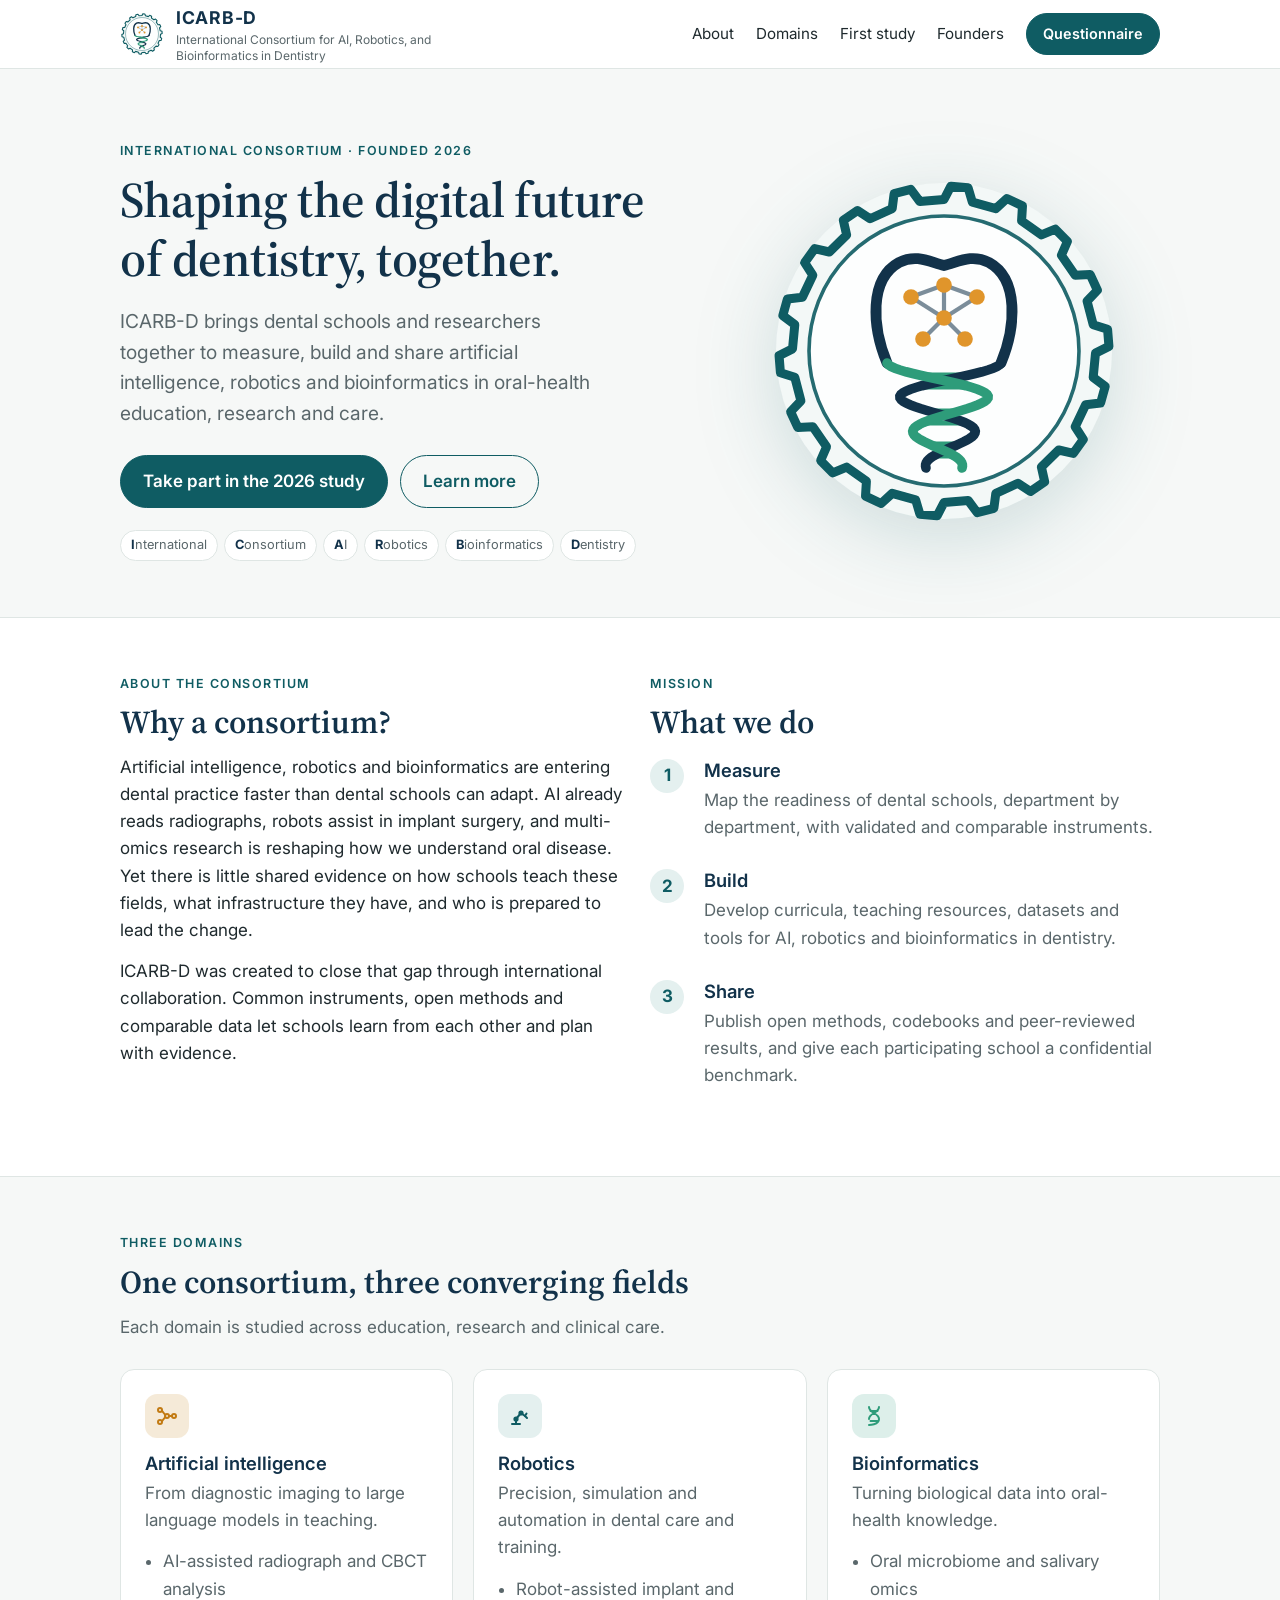
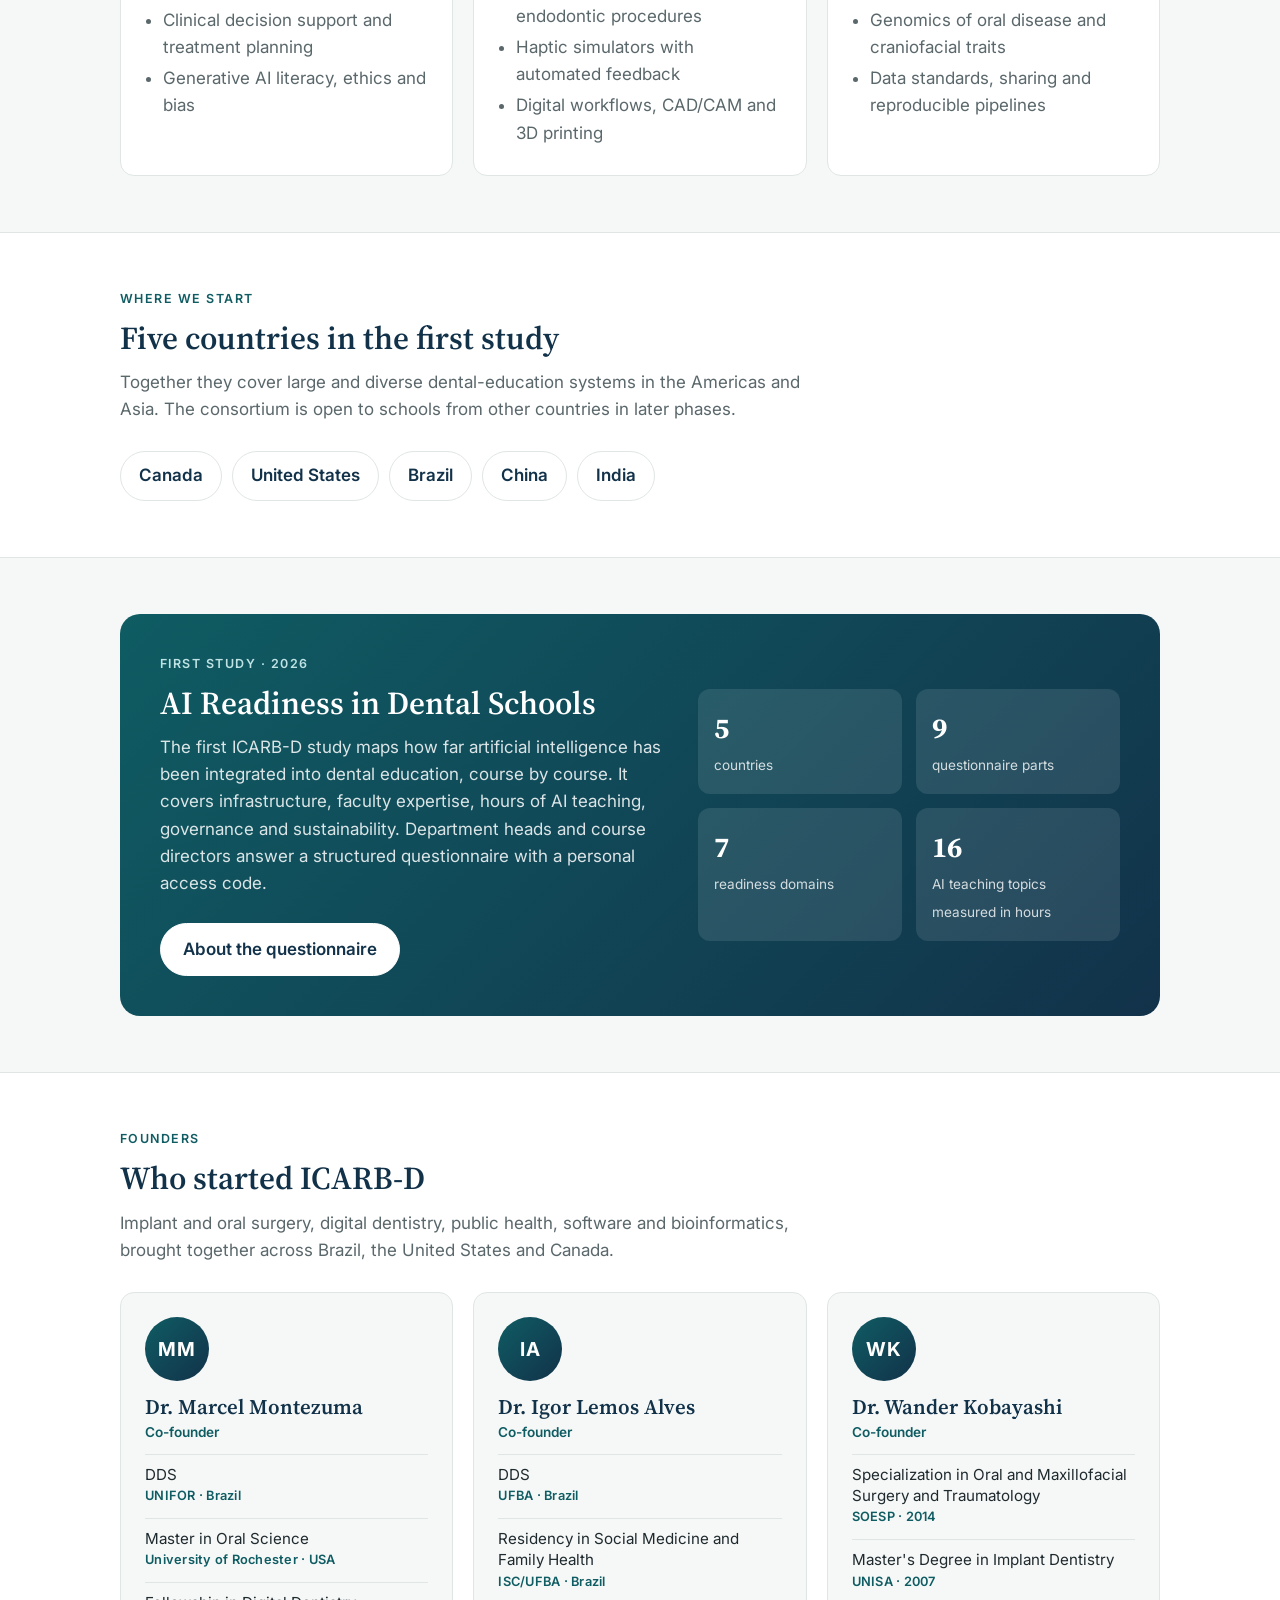
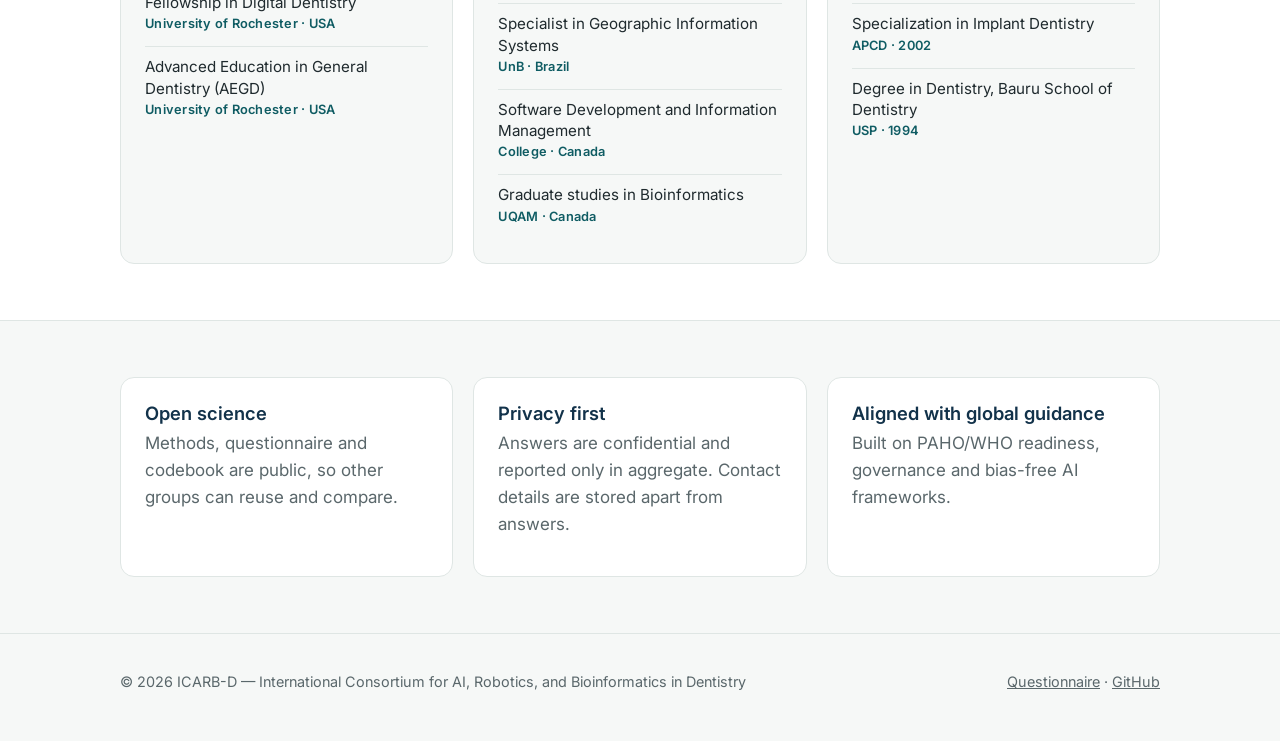
==== index.html @ 9ff97d36 "Add institutions to Dr. Marcel Montezuma's credentials" ====
<!doctype html>
<html lang="en">
<head>
  <meta charset="utf-8" />
  <meta name="viewport" content="width=device-width, initial-scale=1" />
  <title>ICARB-D — International Consortium for AI, Robotics, and Bioinformatics in Dentistry</title>
  <meta name="description" content="ICARB-D connects dental schools to measure, build and share artificial intelligence, robotics and bioinformatics in oral-health education, research and care." />
  <link rel="icon" type="image/svg+xml" href="assets/logo.svg" />
  <link rel="preconnect" href="https://fonts.googleapis.com" />
  <link rel="preconnect" href="https://fonts.gstatic.com" crossorigin />
  <link href="https://fonts.googleapis.com/css2?family=Inter:wght@400;600;700&family=Source+Serif+4:wght@600&display=swap" rel="stylesheet" />
  <link rel="stylesheet" href="assets/styles.css" />
</head>
<body>
  <header class="site-header">
    <nav class="wrap nav" aria-label="Main">
      <a class="brand" href="./">
        <img src="assets/logo.svg" alt="" />
        <span><strong>ICARB-D</strong><small>International Consortium for AI, Robotics, and Bioinformatics in Dentistry</small></span>
      </a>
      <div class="nav-links">
        <a href="#about">About</a>
        <a href="#domains">Domains</a>
        <a href="#study">First study</a>
        <a href="#founders">Founders</a>
        <a class="btn primary" href="form.html">Questionnaire</a>
      </div>
    </nav>
  </header>

  <main>
    <section class="hero">
      <div class="wrap hero-grid">
        <div>
          <div class="eyebrow">International consortium · founded 2026</div>
          <h1>Shaping the digital future of dentistry, together.</h1>
          <p class="lead">ICARB-D brings dental schools and researchers together to measure, build and share artificial intelligence, robotics and bioinformatics in oral-health education, research and care.</p>
          <div class="cta">
            <a class="btn primary" href="form.html">Take part in the 2026 study</a>
            <a class="btn" href="#about">Learn more</a>
          </div>
          <div class="acronym" aria-label="Acronym">
            <span><b>I</b>nternational</span><span><b>C</b>onsortium</span><span><b>A</b>I</span><span><b>R</b>obotics</span><span><b>B</b>ioinformatics</span><span><b>D</b>entistry</span>
          </div>
        </div>
        <img class="hero-logo" src="assets/logo.svg" alt="ICARB-D logo: a tooth with neural-network nodes in the crown and DNA-helix roots, inside a robotic gear" />
      </div>
    </section>

    <section id="about" class="alt">
      <div class="wrap grid-2">
        <div>
          <div class="eyebrow">About the consortium</div>
          <h2>Why a consortium?</h2>
          <p>Artificial intelligence, robotics and bioinformatics are entering dental practice faster than dental schools can adapt. AI already reads radiographs, robots assist in implant surgery, and multi-omics research is reshaping how we understand oral disease. Yet there is little shared evidence on how schools teach these fields, what infrastructure they have, and who is prepared to lead the change.</p>
          <p>ICARB-D was created to close that gap through international collaboration. Common instruments, open methods and comparable data let schools learn from each other and plan with evidence.</p>
        </div>
        <div>
          <div class="eyebrow">Mission</div>
          <h2>What we do</h2>
          <ol class="steps">
            <li><div><h3>Measure</h3><p class="muted">Map the readiness of dental schools, department by department, with validated and comparable instruments.</p></div></li>
            <li><div><h3>Build</h3><p class="muted">Develop curricula, teaching resources, datasets and tools for AI, robotics and bioinformatics in dentistry.</p></div></li>
            <li><div><h3>Share</h3><p class="muted">Publish open methods, codebooks and peer-reviewed results, and give each participating school a confidential benchmark.</p></div></li>
          </ol>
        </div>
      </div>
    </section>

    <section id="domains">
      <div class="wrap">
        <div class="section-head">
          <div class="eyebrow">Three domains</div>
          <h2>One consortium, three converging fields</h2>
          <p class="muted">Each domain is studied across education, research and clinical care.</p>
        </div>
        <div class="grid-3">
          <article class="card">
            <div class="icon ai" aria-hidden="true"><svg viewBox="0 0 24 24" fill="none" stroke="currentColor" stroke-width="2" stroke-linecap="round"><circle cx="5" cy="6" r="2"/><circle cx="5" cy="18" r="2"/><circle cx="19" cy="12" r="2"/><circle cx="12" cy="12" r="2"/><path d="M7 6.8 10.3 11M7 17.2 10.3 13M14 12h3"/></svg></div>
            <h3>Artificial intelligence</h3>
            <p class="muted">From diagnostic imaging to large language models in teaching.</p>
            <ul>
              <li>AI-assisted radiograph and CBCT analysis</li>
              <li>Clinical decision support and treatment planning</li>
              <li>Generative AI literacy, ethics and bias</li>
            </ul>
          </article>
          <article class="card">
            <div class="icon rob" aria-hidden="true"><svg viewBox="0 0 24 24" fill="none" stroke="currentColor" stroke-width="2" stroke-linecap="round" stroke-linejoin="round"><path d="M4 20h8M8 20v-5l5-6 4 3"/><circle cx="8" cy="15" r="1.6"/><circle cx="13" cy="9" r="1.6"/><path d="M17 12l2 2M17 12l1.5-2.5"/></svg></div>
            <h3>Robotics</h3>
            <p class="muted">Precision, simulation and automation in dental care and training.</p>
            <ul>
              <li>Robot-assisted implant and endodontic procedures</li>
              <li>Haptic simulators with automated feedback</li>
              <li>Digital workflows, CAD/CAM and 3D printing</li>
            </ul>
          </article>
          <article class="card">
            <div class="icon bio" aria-hidden="true"><svg viewBox="0 0 24 24" fill="none" stroke="currentColor" stroke-width="2" stroke-linecap="round"><path d="M7 3c0 6 10 6 10 12s-10 6-10 6M17 3c0 6-10 6-10 12"/><path d="M8.5 7h7M8.5 17h7"/></svg></div>
            <h3>Bioinformatics</h3>
            <p class="muted">Turning biological data into oral-health knowledge.</p>
            <ul>
              <li>Oral microbiome and salivary omics</li>
              <li>Genomics of oral disease and craniofacial traits</li>
              <li>Data standards, sharing and reproducible pipelines</li>
            </ul>
          </article>
        </div>
      </div>
    </section>

    <section class="alt">
      <div class="wrap">
        <div class="section-head">
          <div class="eyebrow">Where we start</div>
          <h2>Five countries in the first study</h2>
          <p class="muted">Together they cover large and diverse dental-education systems in the Americas and Asia. The consortium is open to schools from other countries in later phases.</p>
        </div>
        <div class="countries">
          <span class="country">Canada</span><span class="country">United States</span><span class="country">Brazil</span><span class="country">China</span><span class="country">India</span>
        </div>
      </div>
    </section>

    <section id="study">
      <div class="wrap">
        <div class="feature">
          <div>
            <div class="eyebrow" style="color:#bfe3e5">First study · 2026</div>
            <h2>AI Readiness in Dental Schools</h2>
            <p>The first ICARB-D study maps how far artificial intelligence has been integrated into dental education, course by course. It covers infrastructure, faculty expertise, hours of AI teaching, governance and sustainability. Department heads and course directors answer a structured questionnaire with a personal access code.</p>
            <div class="cta">
              <a class="btn primary" href="form.html">About the questionnaire</a>
            </div>
          </div>
          <div class="stats">
            <div class="stat"><b>5</b><span>countries</span></div>
            <div class="stat"><b>9</b><span>questionnaire parts</span></div>
            <div class="stat"><b>7</b><span>readiness domains</span></div>
            <div class="stat"><b>16</b><span>AI teaching topics measured in hours</span></div>
          </div>
        </div>
      </div>
    </section>

    <section id="founders" class="alt">
      <div class="wrap">
        <div class="section-head">
          <div class="eyebrow">Founders</div>
          <h2>Who started ICARB-D</h2>
          <p class="muted">Implant and oral surgery, digital dentistry, public health, software and bioinformatics, brought together across Brazil, the United States and Canada.</p>
        </div>
        <div class="founders-grid">
          <article class="card founder">
            <div class="avatar" aria-hidden="true">MM</div>
            <div>
              <h3>Dr. Marcel Montezuma</h3>
              <p class="role">Co-founder</p>
              <ul class="credentials">
                <li><span>DDS</span><span class="where">UNIFOR · Brazil</span></li>
                <li><span>Master in Oral Science</span><span class="where">University of Rochester · USA</span></li>
                <li><span>Fellowship in Digital Dentistry</span><span class="where">University of Rochester · USA</span></li>
                <li><span>Advanced Education in General Dentistry (AEGD)</span><span class="where">University of Rochester · USA</span></li>
              </ul>
            </div>
          </article>
          <article class="card founder">
            <div class="avatar" aria-hidden="true">IA</div>
            <div>
              <h3>Dr. Igor Lemos Alves</h3>
              <p class="role">Co-founder</p>
              <ul class="credentials">
                <li><span>DDS</span><span class="where">UFBA · Brazil</span></li>
                <li><span>Residency in Social Medicine and Family Health</span><span class="where">ISC/UFBA · Brazil</span></li>
                <li><span>Specialist in Geographic Information Systems</span><span class="where">UnB · Brazil</span></li>
                <li><span>Software Development and Information Management</span><span class="where">College · Canada</span></li>
                <li><span>Graduate studies in Bioinformatics</span><span class="where">UQAM · Canada</span></li>
              </ul>
            </div>
          </article>
          <article class="card founder">
            <div class="avatar" aria-hidden="true">WK</div>
            <div>
              <h3>Dr. Wander Kobayashi</h3>
              <p class="role">Co-founder</p>
              <ul class="credentials">
                <li><span>Specialization in Oral and Maxillofacial Surgery and Traumatology</span><span class="where">SOESP · 2014</span></li>
                <li><span>Master's Degree in Implant Dentistry</span><span class="where">UNISA · 2007</span></li>
                <li><span>Specialization in Implant Dentistry</span><span class="where">APCD · 2002</span></li>
                <li><span>Degree in Dentistry, Bauru School of Dentistry</span><span class="where">USP · 1994</span></li>
              </ul>
            </div>
          </article>
        </div>
      </div>
    </section>

    <section>
      <div class="wrap grid-3">
        <div class="card"><h3>Open science</h3><p class="muted">Methods, questionnaire and codebook are public, so other groups can reuse and compare.</p></div>
        <div class="card"><h3>Privacy first</h3><p class="muted">Answers are confidential and reported only in aggregate. Contact details are stored apart from answers.</p></div>
        <div class="card"><h3>Aligned with global guidance</h3><p class="muted">Built on PAHO/WHO readiness, governance and bias-free AI frameworks.</p></div>
      </div>
    </section>
  </main>

  <footer>
    <div class="wrap footer-grid">
      <div>© 2026 ICARB-D — International Consortium for AI, Robotics, and Bioinformatics in Dentistry</div>
      <div><a href="form.html">Questionnaire</a> · <a href="https://github.com/igoralves1/ICARB-D">GitHub</a></div>
    </div>
  </footer>
</body>
</html>
---- assets/styles.css ----
:root {
  --bg: #f6f8f7;
  --surface: #ffffff;
  --ink: #12324a;
  --text: #1f2a2e;
  --muted: #5a676b;
  --border: #dfe6e4;
  --teal: #0f5c63;
  --teal-soft: #e4f0ef;
  --green: #2e9c7a;
  --amber: #c27a12;
  --radius: 14px;
  color-scheme: light;
}
@media (prefers-color-scheme: dark) {
  :root {
    --bg: #0f1517;
    --surface: #172024;
    --ink: #e3eef0;
    --text: #dfe7e9;
    --muted: #9fb0b4;
    --border: #2a383c;
    --teal: #5fb7bd;
    --teal-soft: #19302f;
    --green: #6fcfa9;
    --amber: #e8a94e;
    color-scheme: dark;
  }
}

* { box-sizing: border-box; }
html { scroll-behavior: smooth; }
body {
  margin: 0;
  background: var(--bg);
  color: var(--text);
  font: 17px/1.6 "Inter", system-ui, -apple-system, "Segoe UI", Roboto, sans-serif;
}
h1, h2, h3 { color: var(--ink); line-height: 1.2; font-family: "Source Serif 4", Georgia, serif; font-weight: 600; }
h1 { font-size: clamp(2rem, 4.5vw, 3.1rem); margin: 0 0 16px; letter-spacing: -.01em; }
h2 { font-size: clamp(1.5rem, 3vw, 2rem); margin: 0 0 12px; }
h3 { font-size: 1.15rem; margin: 0 0 6px; font-family: inherit; }
a { color: var(--teal); }
p { margin: 0 0 14px; }
.wrap { max-width: 1080px; margin: 0 auto; padding: 0 20px; }
.muted { color: var(--muted); }
.eyebrow { font-size: .78rem; font-weight: 600; letter-spacing: .12em; text-transform: uppercase; color: var(--teal); margin-bottom: 10px; }

/* header */
.site-header { background: var(--surface); border-bottom: 1px solid var(--border); position: sticky; top: 0; z-index: 10; }
.nav { display: flex; align-items: center; justify-content: space-between; min-height: 68px; gap: 16px; }
.brand { display: flex; align-items: center; gap: 12px; text-decoration: none; color: var(--ink); }
.brand img { width: 44px; height: 44px; }
.brand strong { display: block; font-size: 1.1rem; letter-spacing: .04em; }
.brand small { display: block; color: var(--muted); font-size: .75rem; line-height: 1.3; max-width: 260px; }
.nav-links { display: flex; gap: 22px; align-items: center; }
.nav-links a { color: var(--text); text-decoration: none; font-size: .95rem; }
.nav-links a:hover { color: var(--teal); }

.btn { display: inline-flex; align-items: center; gap: 8px; padding: 12px 22px; border-radius: 999px; font-weight: 600; text-decoration: none; border: 1.5px solid var(--teal); color: var(--teal); background: transparent; cursor: pointer; font: inherit; font-weight: 600; }
.btn.primary { background: var(--teal); color: var(--surface); }
.btn:hover { filter: brightness(1.08); }
.nav .btn { padding: 8px 16px; font-size: .9rem; }

/* hero */
.hero { padding: 72px 0 56px; }
.hero-grid { display: grid; grid-template-columns: 1.3fr 1fr; gap: 48px; align-items: center; }
.hero .lead { font-size: 1.2rem; color: var(--muted); max-width: 40ch; }
.hero-logo { width: 100%; max-width: 360px; justify-self: center; filter: drop-shadow(0 18px 40px rgba(15, 92, 99, .18)); }
.cta { display: flex; gap: 12px; flex-wrap: wrap; margin-top: 26px; }
.acronym { display: flex; gap: 6px; flex-wrap: wrap; margin-top: 22px; }
.acronym span { font-size: .8rem; color: var(--muted); border: 1px solid var(--border); border-radius: 999px; padding: 4px 10px; background: var(--surface); }
.acronym b { color: var(--ink); }

section { padding: 56px 0; scroll-margin-top: 68px; }
section.alt { background: var(--surface); border-top: 1px solid var(--border); border-bottom: 1px solid var(--border); }
.section-head { max-width: 720px; margin-bottom: 28px; }

/* cards */
.grid-3 { display: grid; grid-template-columns: repeat(3, 1fr); gap: 20px; }
.grid-2 { display: grid; grid-template-columns: repeat(2, 1fr); gap: 20px; }
.card { background: var(--surface); border: 1px solid var(--border); border-radius: var(--radius); padding: 24px; }
section.alt .card { background: var(--bg); }
.card .icon { width: 44px; height: 44px; border-radius: 12px; display: grid; place-items: center; margin-bottom: 14px; }
.card .icon svg { width: 24px; height: 24px; }
.icon.ai { background: color-mix(in srgb, var(--amber) 16%, transparent); color: var(--amber); }
.icon.rob { background: var(--teal-soft); color: var(--teal); }
.icon.bio { background: color-mix(in srgb, var(--green) 16%, transparent); color: var(--green); }
.card ul { padding-left: 18px; margin: 8px 0 0; color: var(--muted); }
.card li { margin-bottom: 4px; }

/* countries */
.countries { display: flex; flex-wrap: wrap; gap: 10px; }
.country { padding: 10px 18px; border-radius: 999px; background: var(--surface); border: 1px solid var(--border); font-weight: 600; color: var(--ink); }

/* project feature */
.feature { display: grid; grid-template-columns: 1.2fr 1fr; gap: 32px; align-items: center; background: linear-gradient(135deg, var(--teal) 0%, #12324a 100%); color: #fff; border-radius: 20px; padding: 40px; }
.feature h2, .feature h3 { color: #fff; }
.feature p { color: rgba(255, 255, 255, .85); }
.feature .btn.primary { background: #fff; color: #12324a; border-color: #fff; }
.feature .btn { color: #fff; border-color: rgba(255, 255, 255, .6); }
.stats { display: grid; grid-template-columns: repeat(2, 1fr); gap: 14px; }
.stat { background: rgba(255, 255, 255, .1); border-radius: 12px; padding: 16px; }
.stat b { display: block; font-size: 1.8rem; font-family: "Source Serif 4", Georgia, serif; }
.stat span { font-size: .85rem; color: rgba(255, 255, 255, .8); }

/* steps and lists */
.steps { counter-reset: s; display: grid; gap: 14px; padding: 0; list-style: none; }
.steps li { counter-increment: s; display: grid; grid-template-columns: 40px 1fr; gap: 14px; align-items: start; }
.steps li::before { content: counter(s); width: 34px; height: 34px; border-radius: 50%; background: var(--teal-soft); color: var(--teal); display: grid; place-items: center; font-weight: 700; }
.result { border-left: 4px solid var(--teal); }
.result:nth-child(3n+2) { border-left-color: var(--green); }
.result:nth-child(3n+3) { border-left-color: var(--amber); }
.domains { display: flex; flex-wrap: wrap; gap: 8px; }
.domains span { background: var(--teal-soft); color: var(--ink); border-radius: 8px; padding: 6px 12px; font-size: .9rem; }

/* access box */
.access { max-width: 560px; margin: 0 auto; text-align: center; }
.code-row { display: flex; gap: 10px; justify-content: center; flex-wrap: wrap; margin: 18px 0 8px; }
.code-row input { font: 600 1.5rem ui-monospace, Menlo, monospace; letter-spacing: .14em; text-align: center; width: 210px; padding: 10px; border-radius: 12px; border: 2px solid var(--border); background: var(--surface); color: var(--text); text-transform: uppercase; }
.code-row input:focus { outline: 2px solid var(--teal); outline-offset: 2px; }
.error { color: #b42318; min-height: 1.5em; }

footer { padding: 36px 0 48px; color: var(--muted); font-size: .9rem; border-top: 1px solid var(--border); }
.footer-grid { display: flex; justify-content: space-between; gap: 20px; flex-wrap: wrap; }
footer a { color: var(--muted); }

@media (max-width: 860px) {
  .hero { padding: 40px 0; }
  .hero-grid, .feature, .grid-2 { grid-template-columns: 1fr; }
  .hero-logo { max-width: 220px; order: -1; }
  .grid-3 { grid-template-columns: 1fr; }
  .nav-links a:not(.btn) { display: none; }
  .brand small { display: none; }
  .feature { padding: 26px; }
}

/* founders */
.founders-grid { display: grid; grid-template-columns: repeat(auto-fit, minmax(290px, 1fr)); gap: 20px; }
.founder { display: flex; flex-direction: column; gap: 14px; }
.avatar { flex: none; width: 64px; height: 64px; border-radius: 50%; display: grid; place-items: center; font-weight: 700; font-size: 1.2rem; letter-spacing: .04em; color: #fff; background: linear-gradient(135deg, var(--teal), #12324a); }
.founder h3 { font-family: "Source Serif 4", Georgia, serif; font-size: 1.3rem; margin-bottom: 2px; }
.founder .role { color: var(--teal); font-size: .85rem; font-weight: 600; margin-bottom: 10px; }
.card .credentials { list-style: none; padding: 0; margin: 0; }
.credentials li { display: flex; flex-direction: column; gap: 2px; padding: 9px 0; border-top: 1px solid var(--border); color: var(--text); font-size: .95rem; line-height: 1.4; }
.credentials .where { font-size: .8rem; font-weight: 600; letter-spacing: .02em; color: var(--teal); }
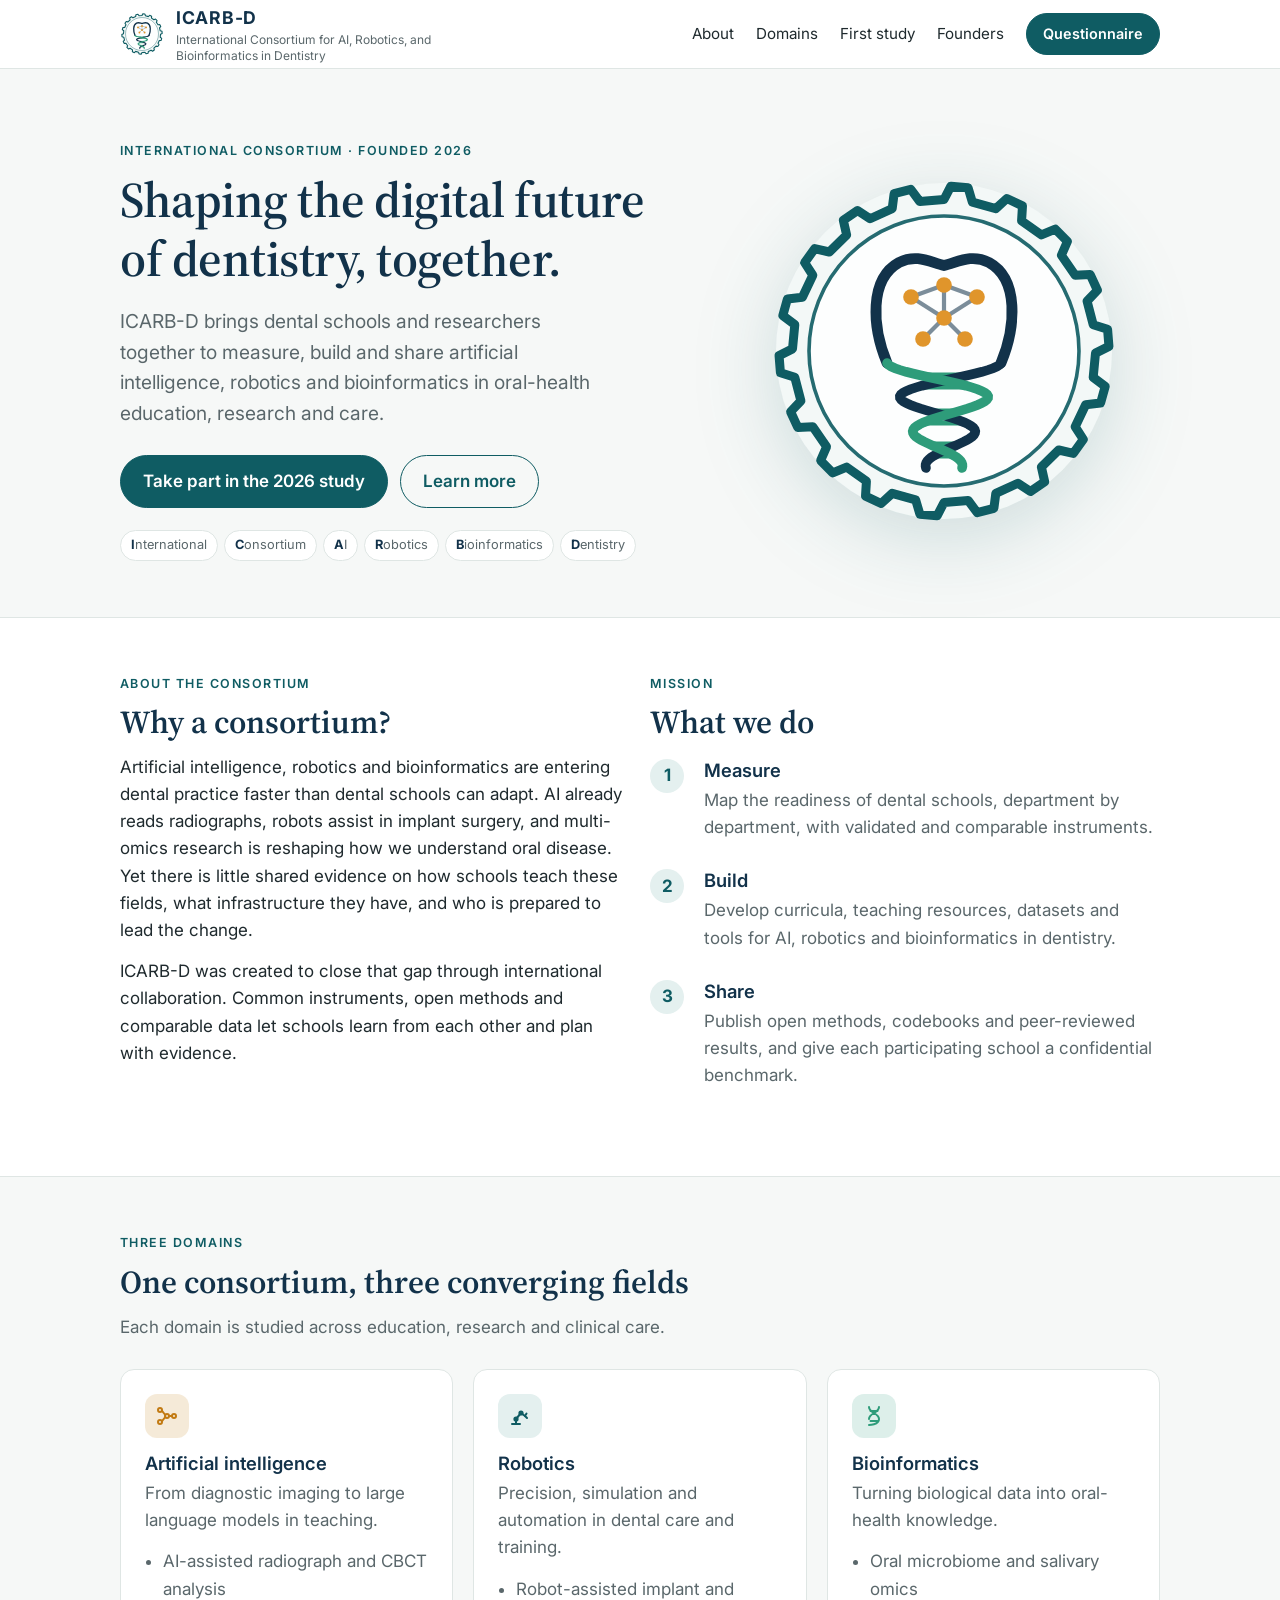
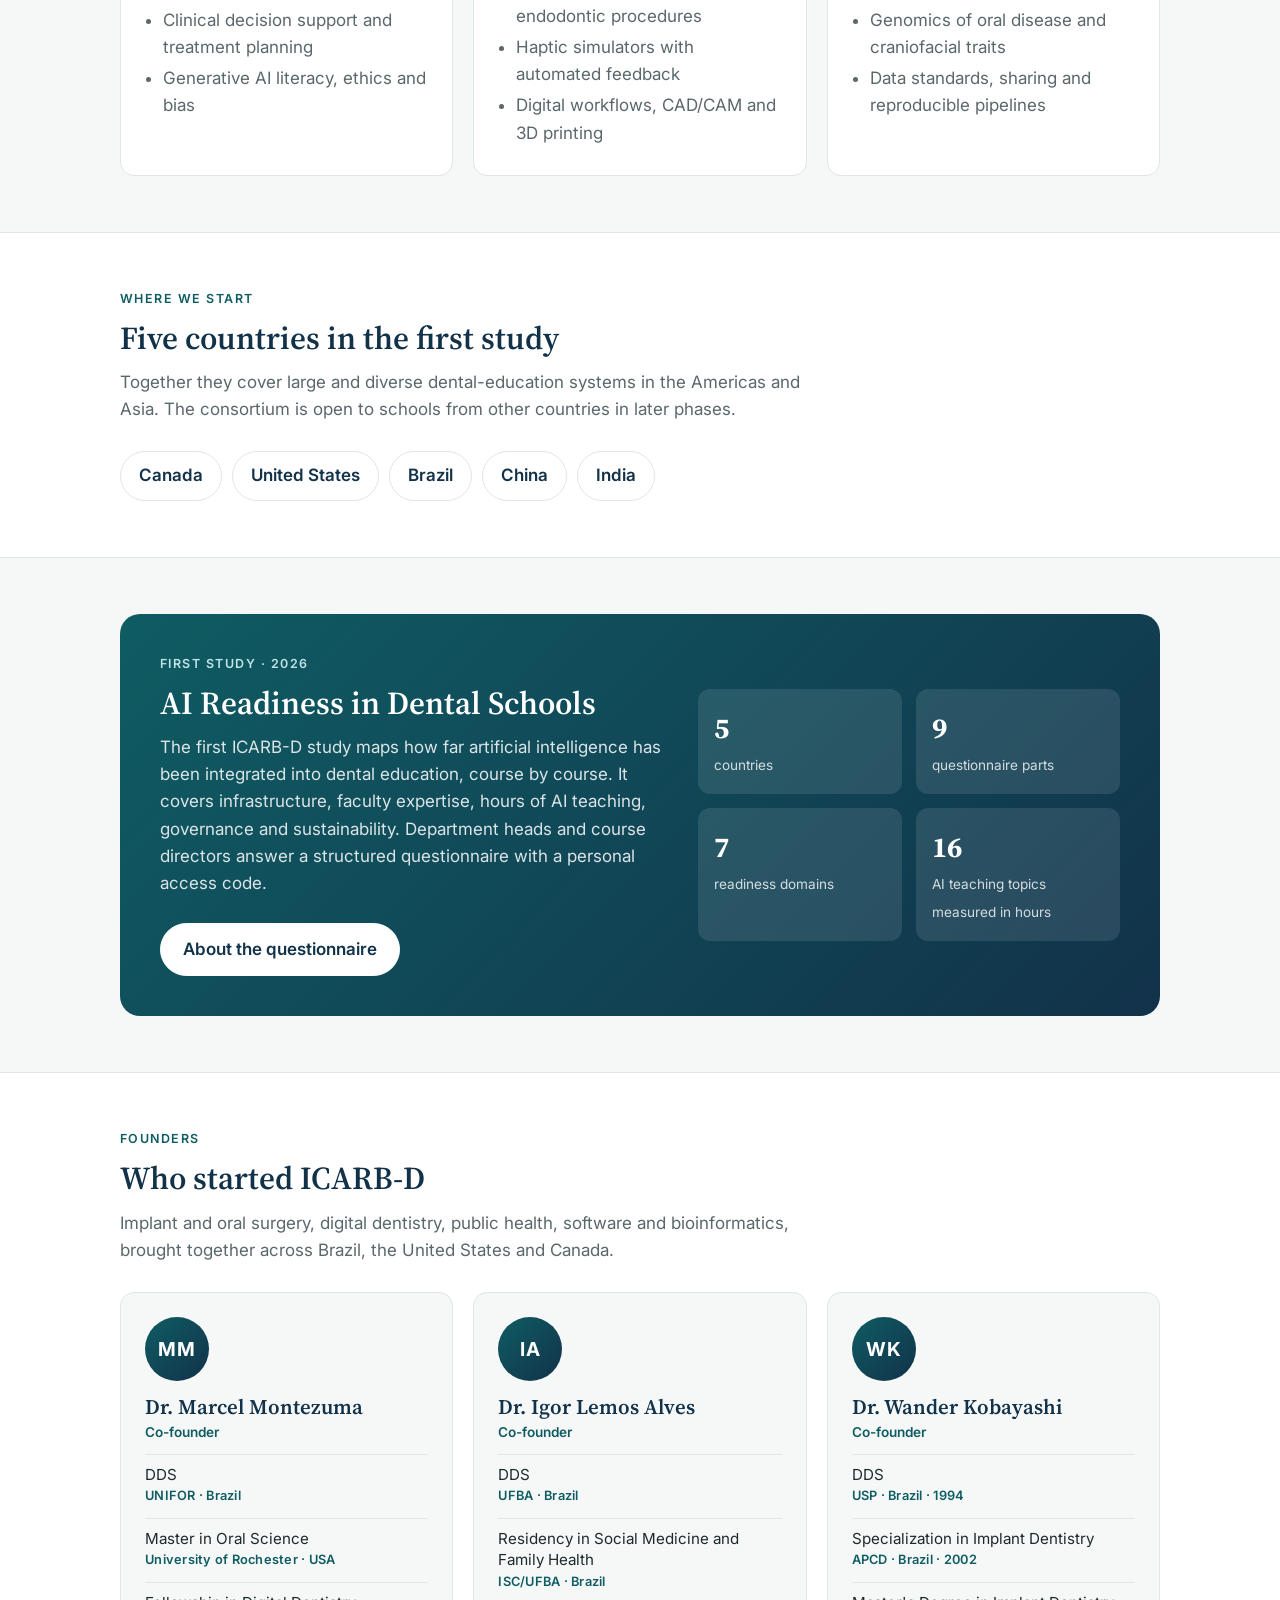
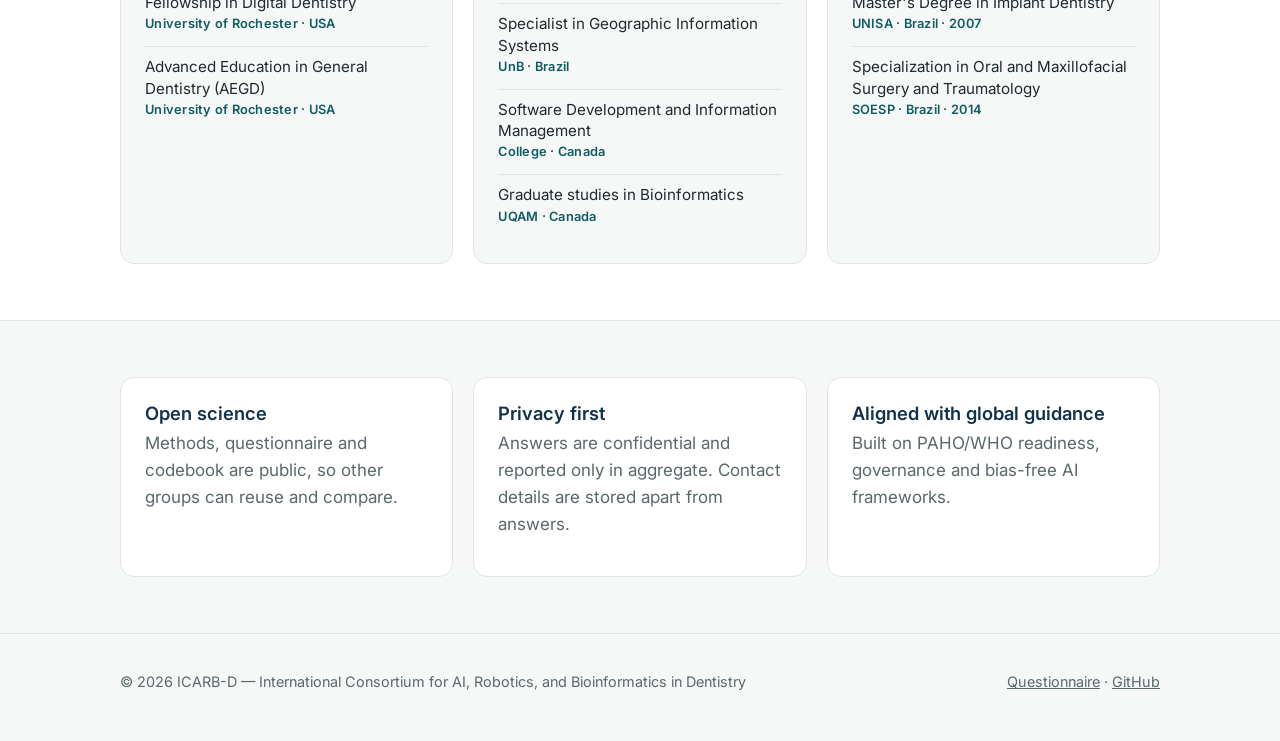
==== commit 806e422c: "Update Dr. Wander Kobayashi's credentials" ====
--- a/index.html
+++ b/index.html
@@ -184,10 +184,10 @@
               <h3>Dr. Wander Kobayashi</h3>
               <p class="role">Co-founder</p>
               <ul class="credentials">
-                <li><span>Specialization in Oral and Maxillofacial Surgery and Traumatology</span><span class="where">SOESP · 2014</span></li>
-                <li><span>Master's Degree in Implant Dentistry</span><span class="where">UNISA · 2007</span></li>
-                <li><span>Specialization in Implant Dentistry</span><span class="where">APCD · 2002</span></li>
-                <li><span>Degree in Dentistry, Bauru School of Dentistry</span><span class="where">USP · 1994</span></li>
+                <li><span>DDS</span><span class="where">USP · Brazil · 1994</span></li>
+                <li><span>Specialization in Implant Dentistry</span><span class="where">APCD · Brazil · 2002</span></li>
+                <li><span>Master's Degree in Implant Dentistry</span><span class="where">UNISA · Brazil · 2007</span></li>
+                <li><span>Specialization in Oral and Maxillofacial Surgery and Traumatology</span><span class="where">SOESP · Brazil · 2014</span></li>
               </ul>
             </div>
           </article>
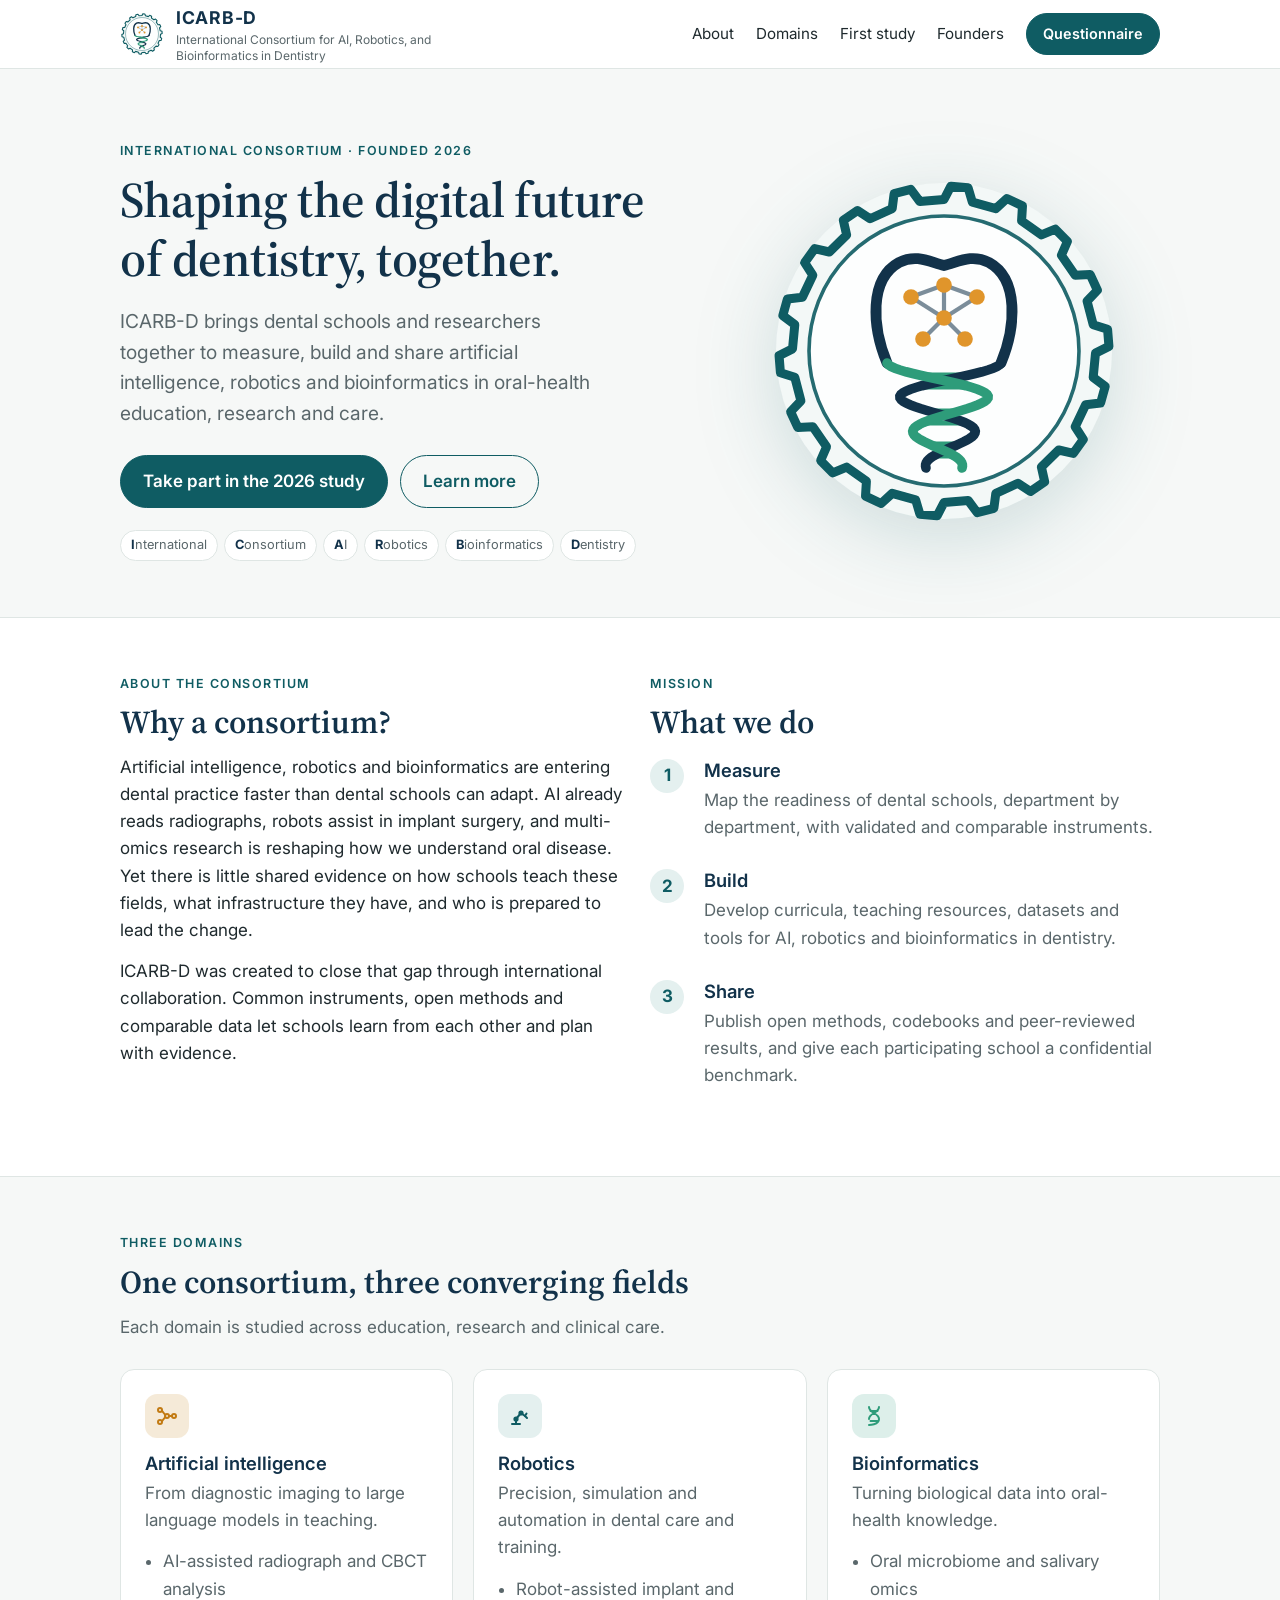
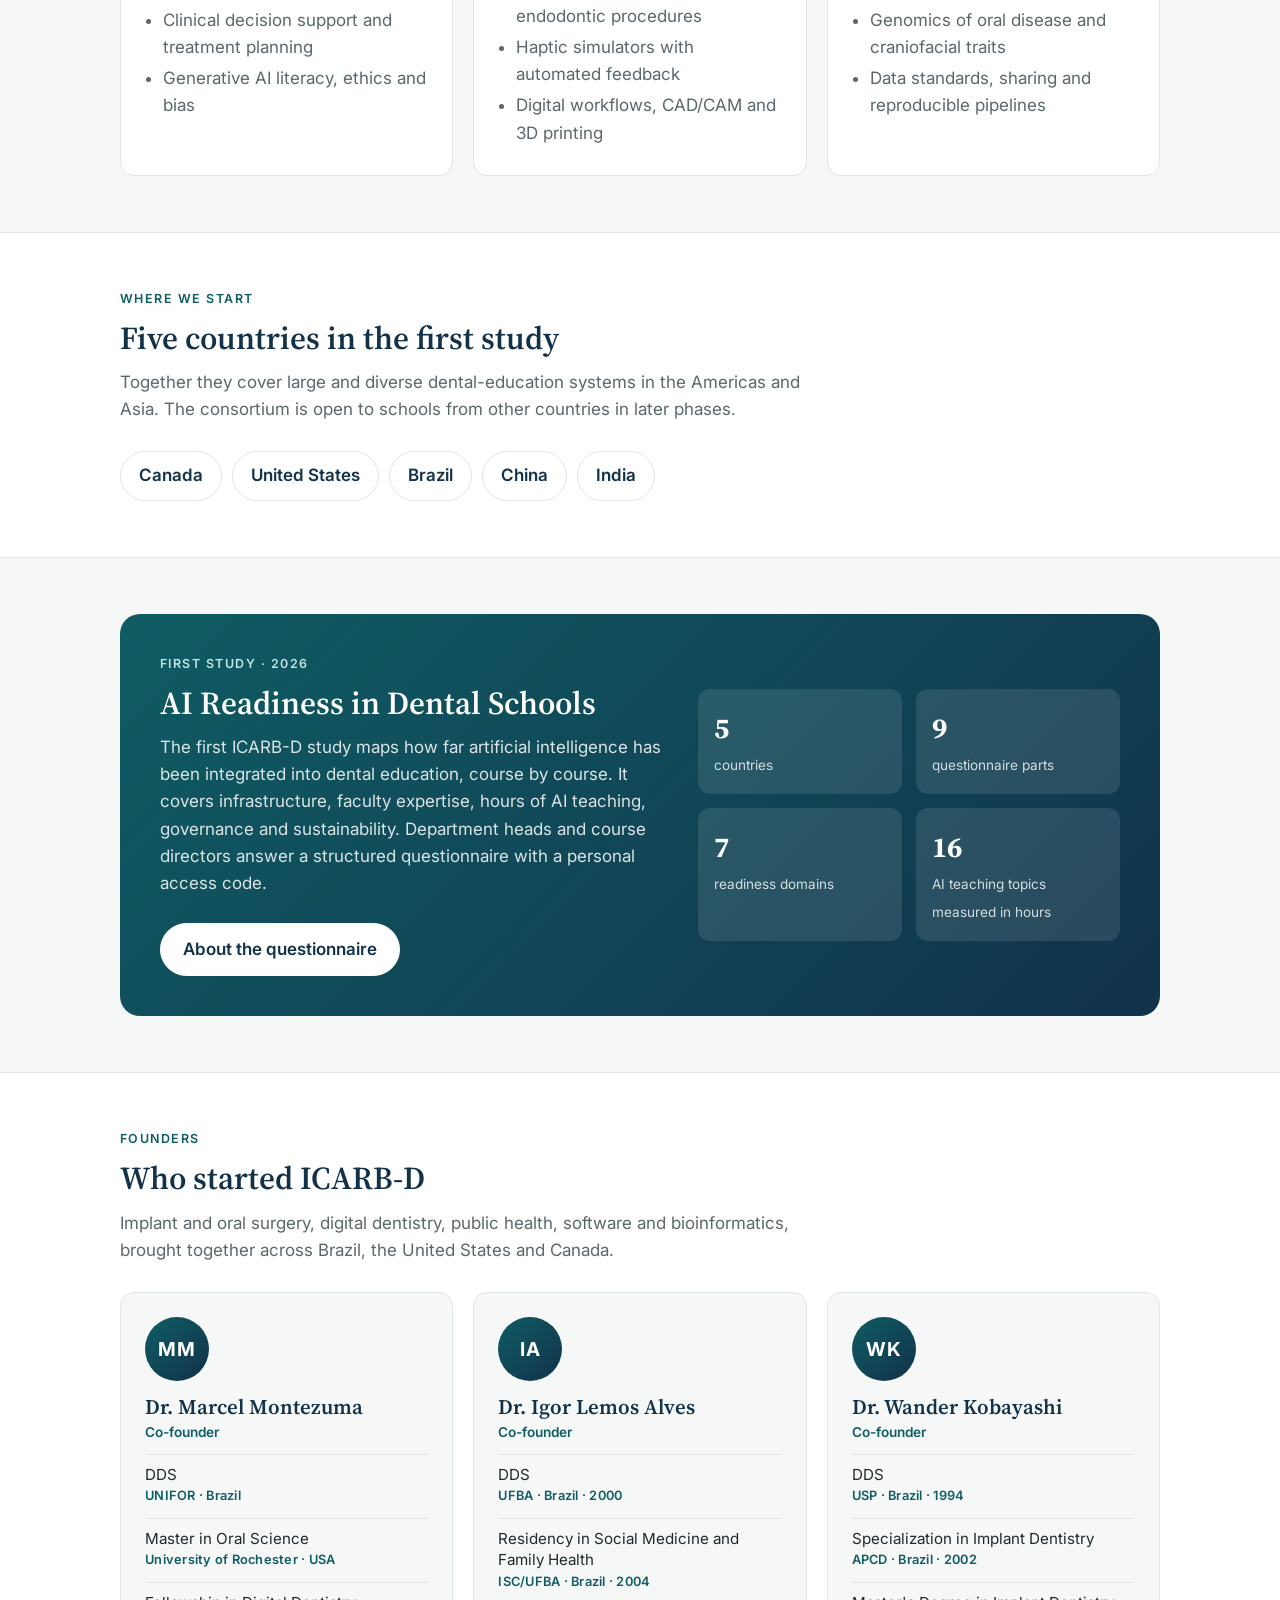
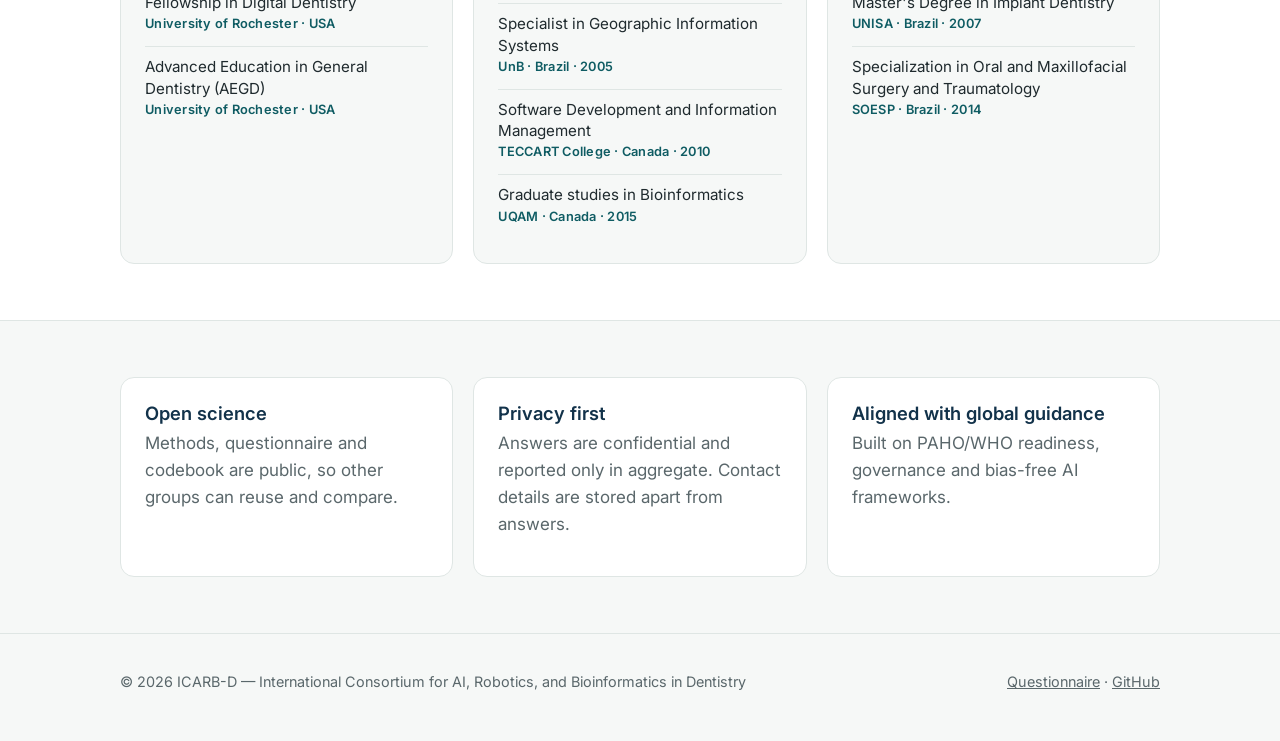
==== commit 516ba0a5: "Add years and college name to Dr. Igor Lemos Alves's credentials" ====
--- a/index.html
+++ b/index.html
@@ -170,11 +170,11 @@
               <h3>Dr. Igor Lemos Alves</h3>
               <p class="role">Co-founder</p>
               <ul class="credentials">
-                <li><span>DDS</span><span class="where">UFBA · Brazil</span></li>
-                <li><span>Residency in Social Medicine and Family Health</span><span class="where">ISC/UFBA · Brazil</span></li>
-                <li><span>Specialist in Geographic Information Systems</span><span class="where">UnB · Brazil</span></li>
-                <li><span>Software Development and Information Management</span><span class="where">College · Canada</span></li>
-                <li><span>Graduate studies in Bioinformatics</span><span class="where">UQAM · Canada</span></li>
+                <li><span>DDS</span><span class="where">UFBA · Brazil · 2000</span></li>
+                <li><span>Residency in Social Medicine and Family Health</span><span class="where">ISC/UFBA · Brazil · 2004</span></li>
+                <li><span>Specialist in Geographic Information Systems</span><span class="where">UnB · Brazil · 2005</span></li>
+                <li><span>Software Development and Information Management</span><span class="where">TECCART College · Canada · 2010</span></li>
+                <li><span>Graduate studies in Bioinformatics</span><span class="where">UQAM · Canada · 2015</span></li>
               </ul>
             </div>
           </article>
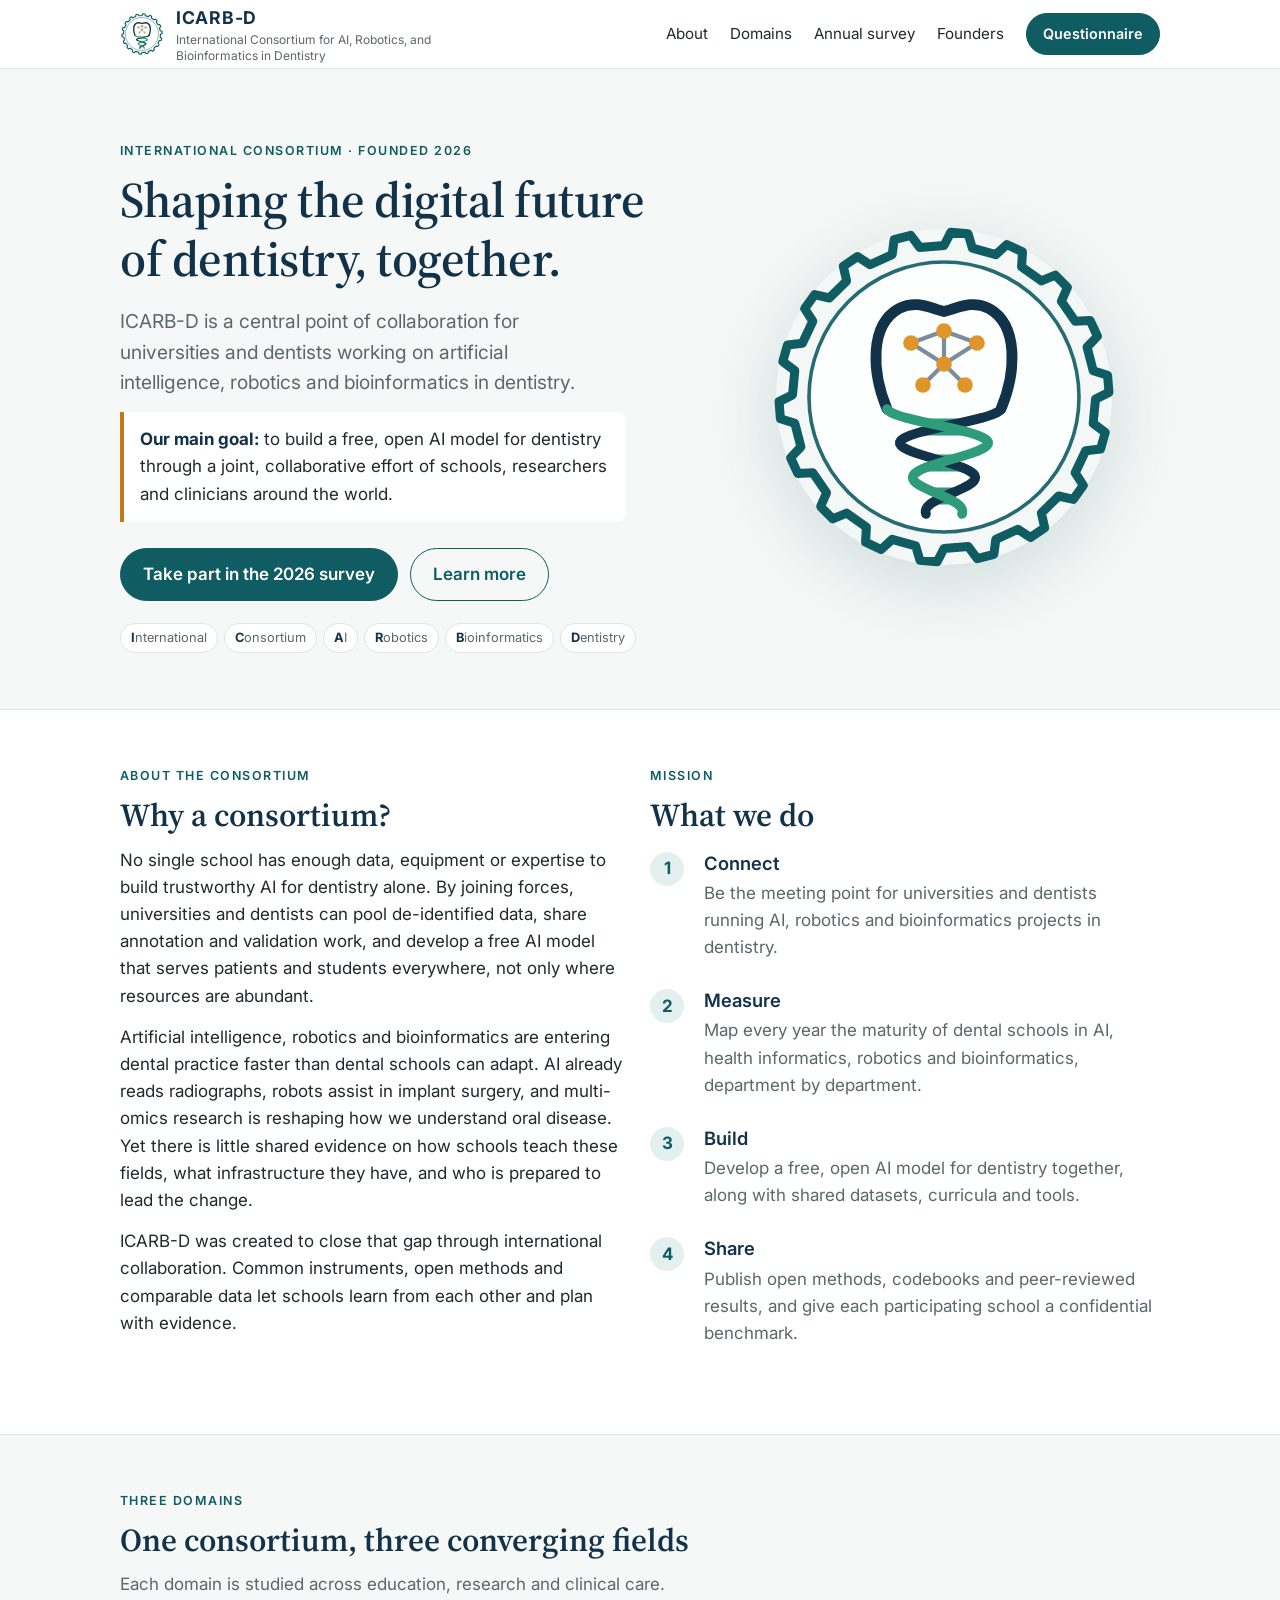
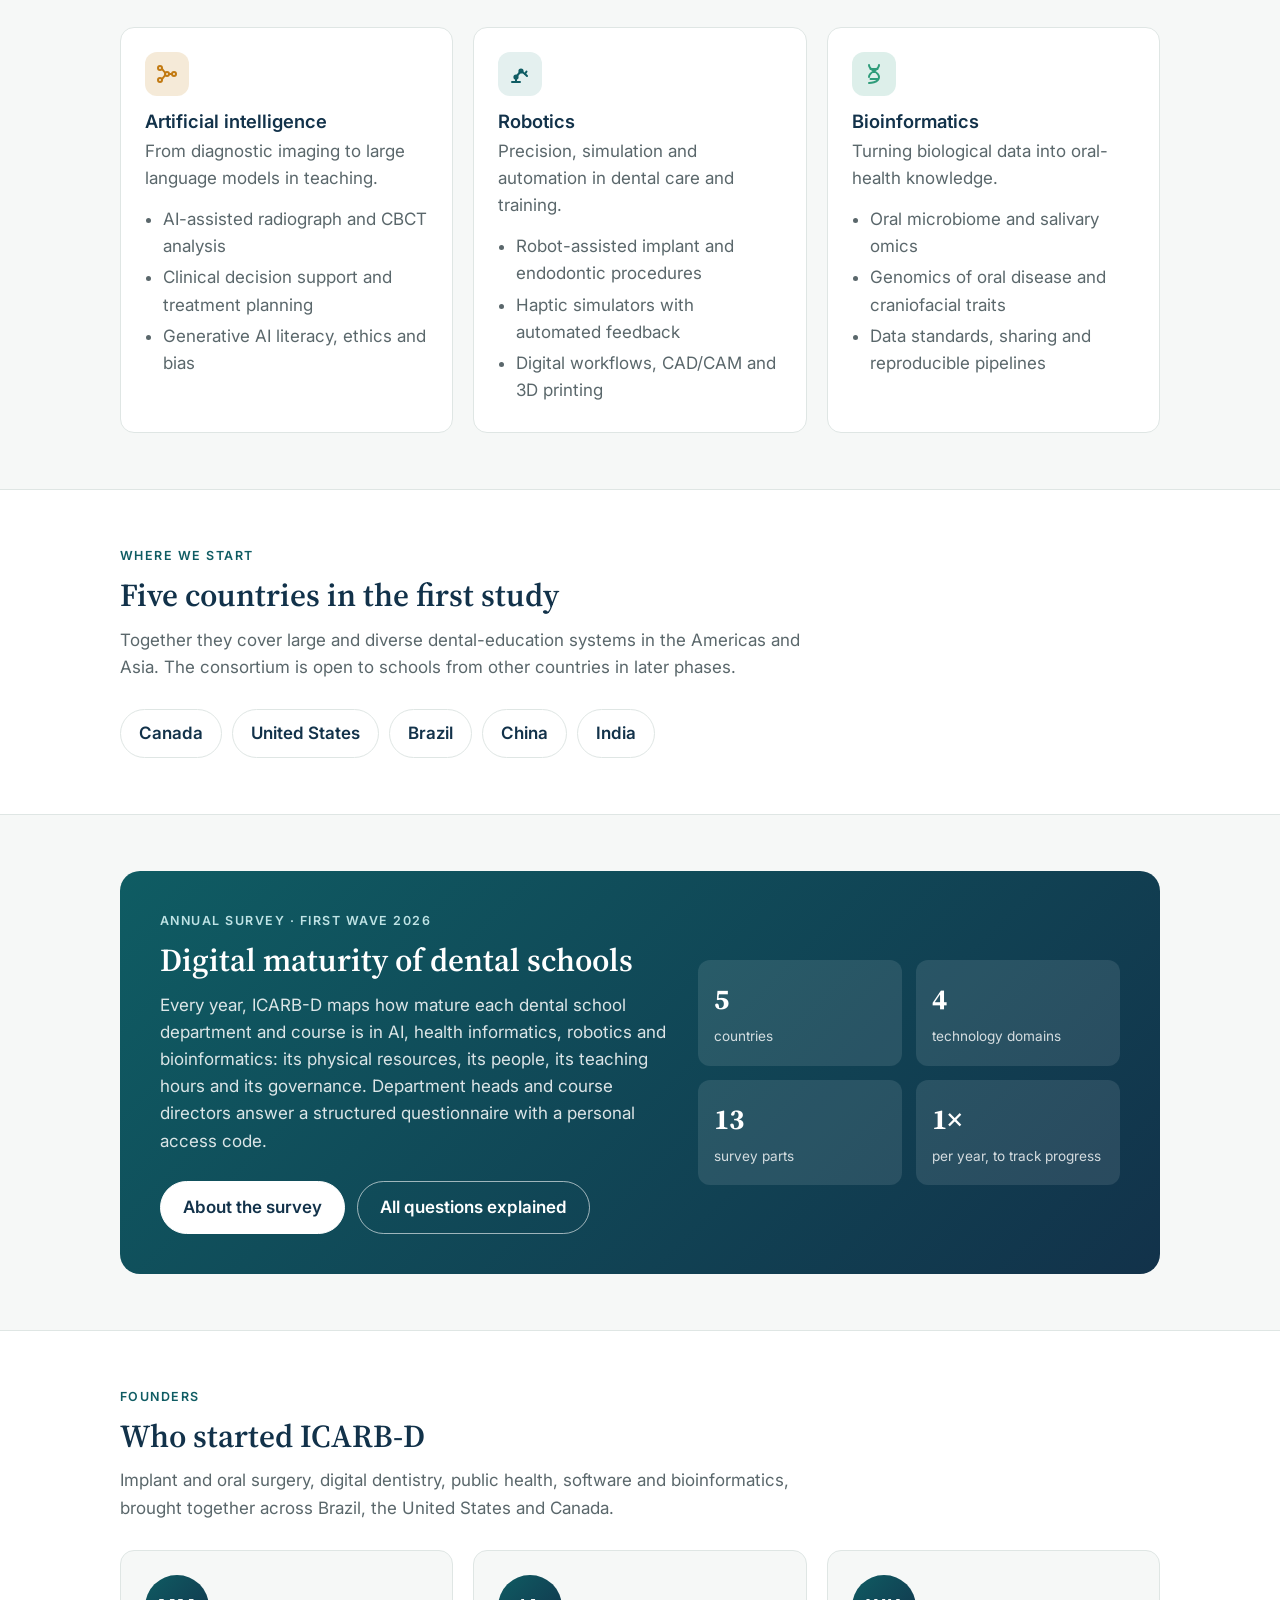
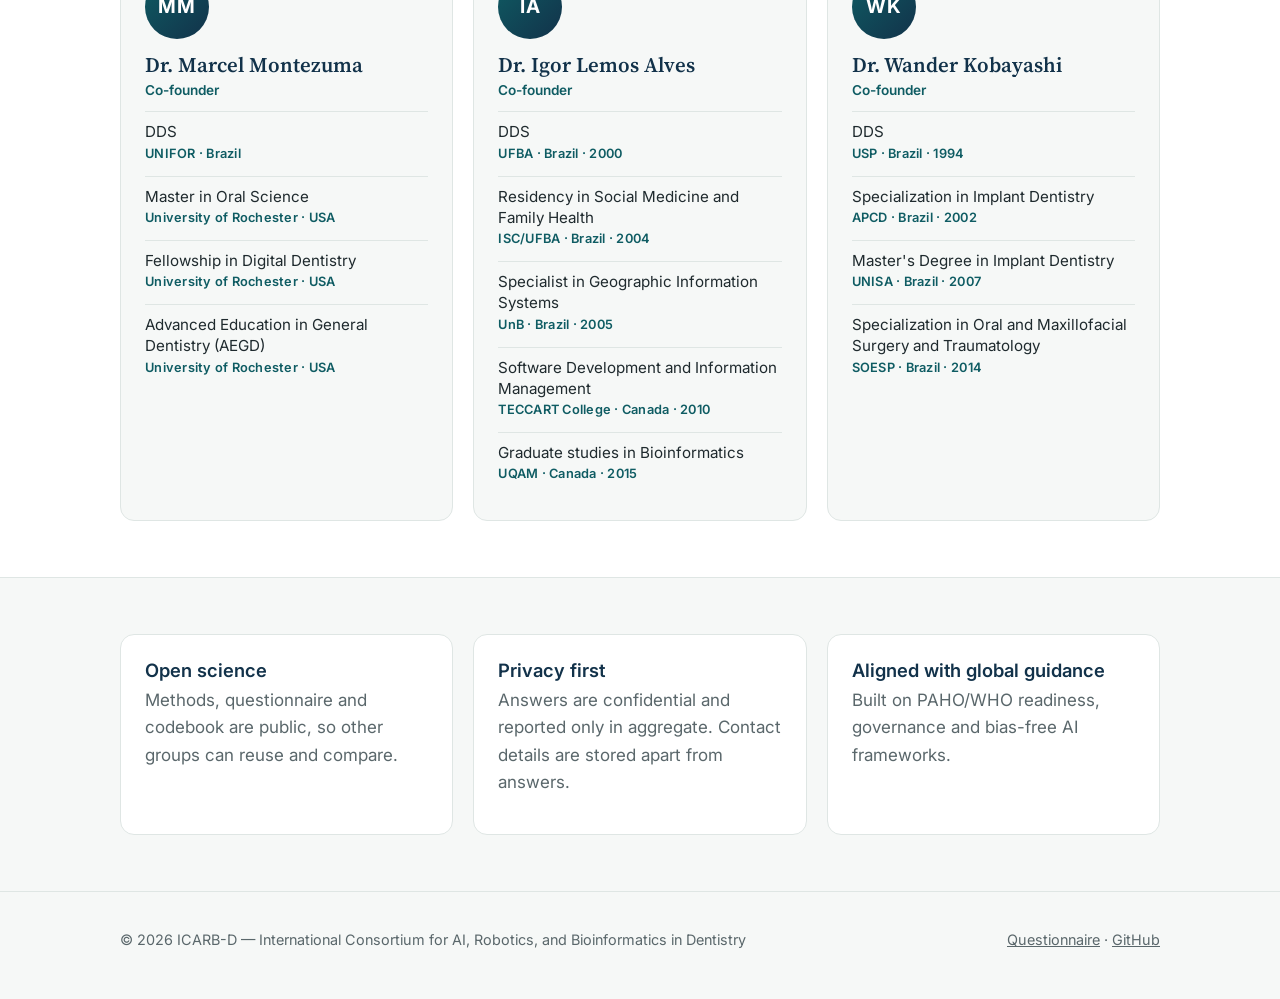
==== commit 886ce6e8: "Add main goal, annual four-domain survey and link to questions guide" ====
--- a/index.html
+++ b/index.html
@@ -21,7 +21,7 @@
       <div class="nav-links">
         <a href="#about">About</a>
         <a href="#domains">Domains</a>
-        <a href="#study">First study</a>
+        <a href="#study">Annual survey</a>
         <a href="#founders">Founders</a>
         <a class="btn primary" href="form.html">Questionnaire</a>
       </div>
@@ -34,9 +34,10 @@
         <div>
           <div class="eyebrow">International consortium · founded 2026</div>
           <h1>Shaping the digital future of dentistry, together.</h1>
-          <p class="lead">ICARB-D brings dental schools and researchers together to measure, build and share artificial intelligence, robotics and bioinformatics in oral-health education, research and care.</p>
+          <p class="lead">ICARB-D is a central point of collaboration for universities and dentists working on artificial intelligence, robotics and bioinformatics in dentistry.</p>
+          <p class="goal"><strong>Our main goal:</strong> to build a free, open AI model for dentistry through a joint, collaborative effort of schools, researchers and clinicians around the world.</p>
           <div class="cta">
-            <a class="btn primary" href="form.html">Take part in the 2026 study</a>
+            <a class="btn primary" href="form.html">Take part in the 2026 survey</a>
             <a class="btn" href="#about">Learn more</a>
           </div>
           <div class="acronym" aria-label="Acronym">
@@ -52,6 +53,7 @@
         <div>
           <div class="eyebrow">About the consortium</div>
           <h2>Why a consortium?</h2>
+          <p>No single school has enough data, equipment or expertise to build trustworthy AI for dentistry alone. By joining forces, universities and dentists can pool de-identified data, share annotation and validation work, and develop a free AI model that serves patients and students everywhere, not only where resources are abundant.</p>
           <p>Artificial intelligence, robotics and bioinformatics are entering dental practice faster than dental schools can adapt. AI already reads radiographs, robots assist in implant surgery, and multi-omics research is reshaping how we understand oral disease. Yet there is little shared evidence on how schools teach these fields, what infrastructure they have, and who is prepared to lead the change.</p>
           <p>ICARB-D was created to close that gap through international collaboration. Common instruments, open methods and comparable data let schools learn from each other and plan with evidence.</p>
         </div>
@@ -59,8 +61,9 @@
           <div class="eyebrow">Mission</div>
           <h2>What we do</h2>
           <ol class="steps">
-            <li><div><h3>Measure</h3><p class="muted">Map the readiness of dental schools, department by department, with validated and comparable instruments.</p></div></li>
-            <li><div><h3>Build</h3><p class="muted">Develop curricula, teaching resources, datasets and tools for AI, robotics and bioinformatics in dentistry.</p></div></li>
+            <li><div><h3>Connect</h3><p class="muted">Be the meeting point for universities and dentists running AI, robotics and bioinformatics projects in dentistry.</p></div></li>
+            <li><div><h3>Measure</h3><p class="muted">Map every year the maturity of dental schools in AI, health informatics, robotics and bioinformatics, department by department.</p></div></li>
+            <li><div><h3>Build</h3><p class="muted">Develop a free, open AI model for dentistry together, along with shared datasets, curricula and tools.</p></div></li>
             <li><div><h3>Share</h3><p class="muted">Publish open methods, codebooks and peer-reviewed results, and give each participating school a confidential benchmark.</p></div></li>
           </ol>
         </div>
@@ -126,18 +129,19 @@
       <div class="wrap">
         <div class="feature">
           <div>
-            <div class="eyebrow" style="color:#bfe3e5">First study · 2026</div>
-            <h2>AI Readiness in Dental Schools</h2>
-            <p>The first ICARB-D study maps how far artificial intelligence has been integrated into dental education, course by course. It covers infrastructure, faculty expertise, hours of AI teaching, governance and sustainability. Department heads and course directors answer a structured questionnaire with a personal access code.</p>
+            <div class="eyebrow" style="color:#bfe3e5">Annual survey · first wave 2026</div>
+            <h2>Digital maturity of dental schools</h2>
+            <p>Every year, ICARB-D maps how mature each dental school department and course is in AI, health informatics, robotics and bioinformatics: its physical resources, its people, its teaching hours and its governance. Department heads and course directors answer a structured questionnaire with a personal access code.</p>
             <div class="cta">
-              <a class="btn primary" href="form.html">About the questionnaire</a>
+              <a class="btn primary" href="form.html">About the survey</a>
+              <a class="btn" href="https://igoralves1.github.io/AI-assessment-DS-2026/#/questions">All questions explained</a>
             </div>
           </div>
           <div class="stats">
             <div class="stat"><b>5</b><span>countries</span></div>
-            <div class="stat"><b>9</b><span>questionnaire parts</span></div>
-            <div class="stat"><b>7</b><span>readiness domains</span></div>
-            <div class="stat"><b>16</b><span>AI teaching topics measured in hours</span></div>
+            <div class="stat"><b>4</b><span>technology domains</span></div>
+            <div class="stat"><b>13</b><span>survey parts</span></div>
+            <div class="stat"><b>1×</b><span>per year, to track progress</span></div>
           </div>
         </div>
       </div>
--- a/assets/styles.css
+++ b/assets/styles.css
@@ -144,3 +144,6 @@
 .card .credentials { list-style: none; padding: 0; margin: 0; }
 .credentials li { display: flex; flex-direction: column; gap: 2px; padding: 9px 0; border-top: 1px solid var(--border); color: var(--text); font-size: .95rem; line-height: 1.4; }
 .credentials .where { font-size: .8rem; font-weight: 600; letter-spacing: .02em; color: var(--teal); }
+
+.goal { margin-top: 14px; padding: 14px 16px; border-left: 4px solid var(--amber); background: var(--surface); border-radius: 0 10px 10px 0; max-width: 46ch; color: var(--text); }
+.goal strong { color: var(--ink); }
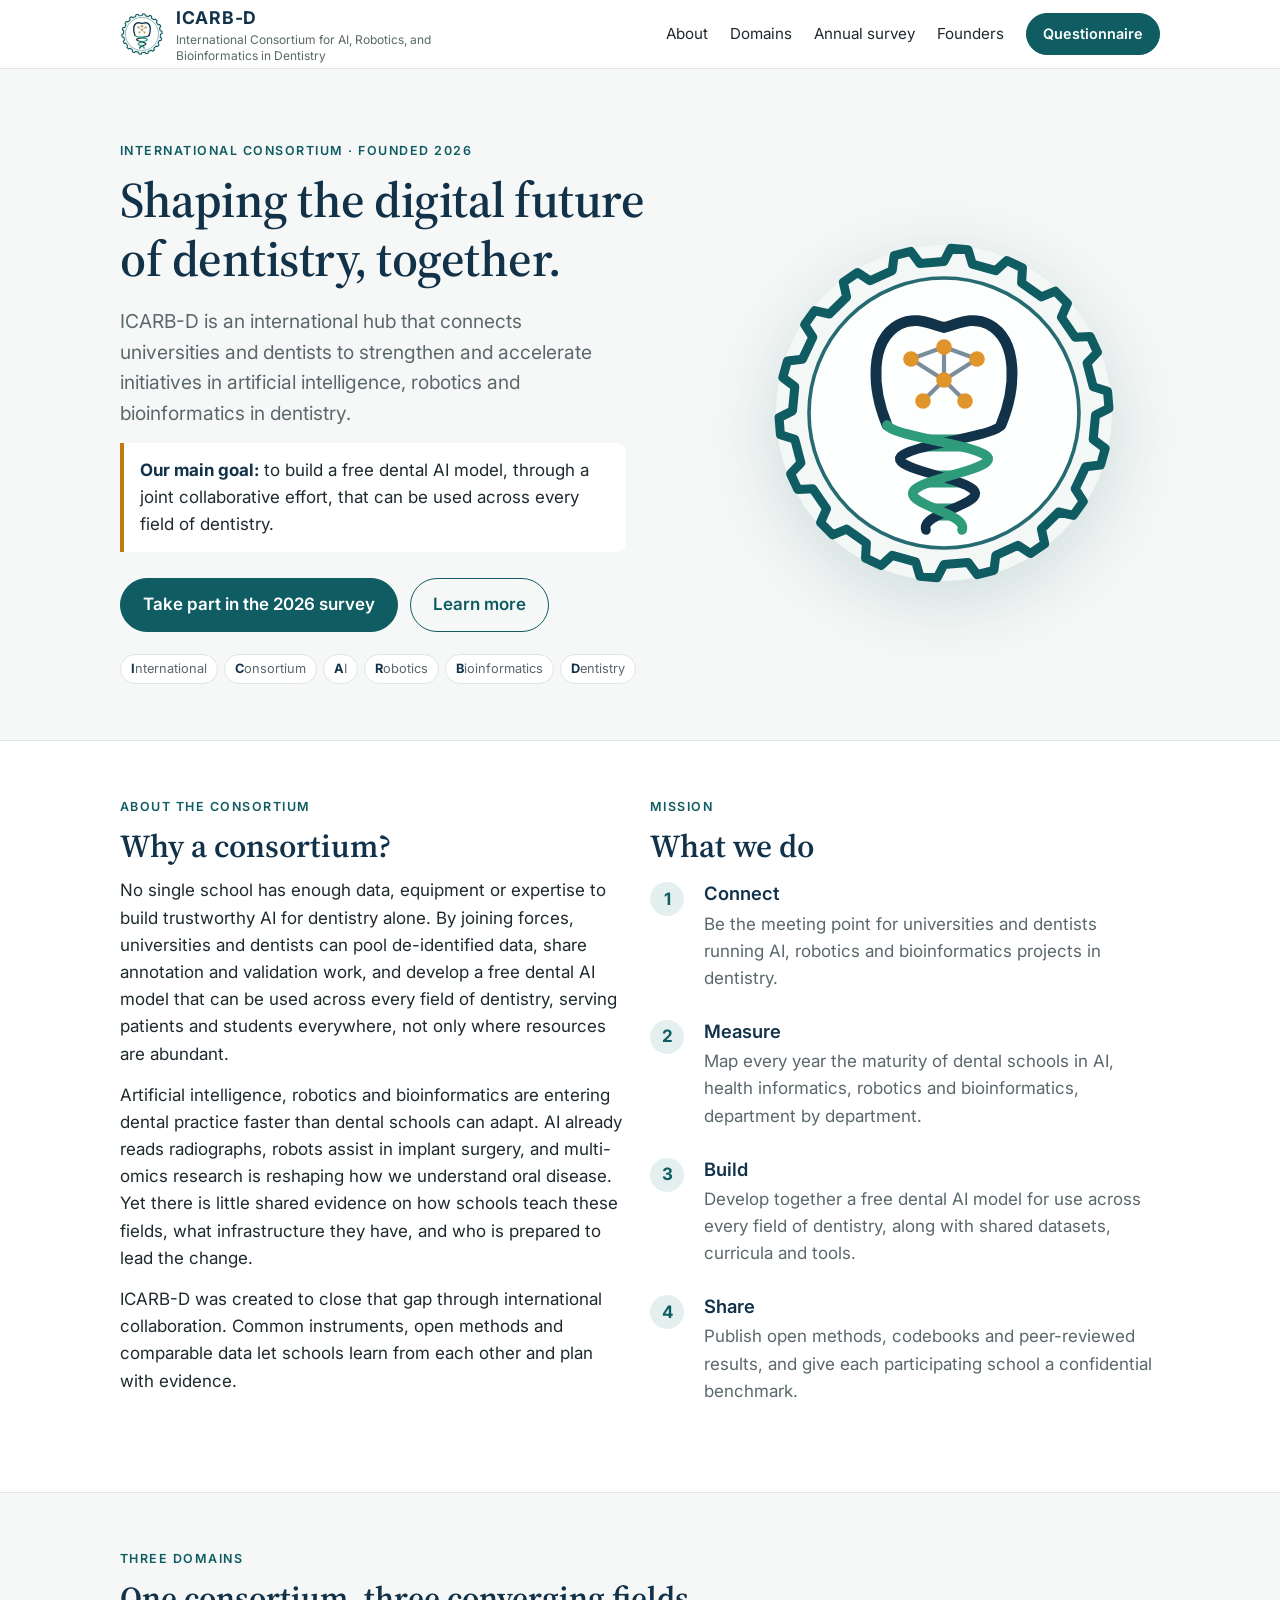
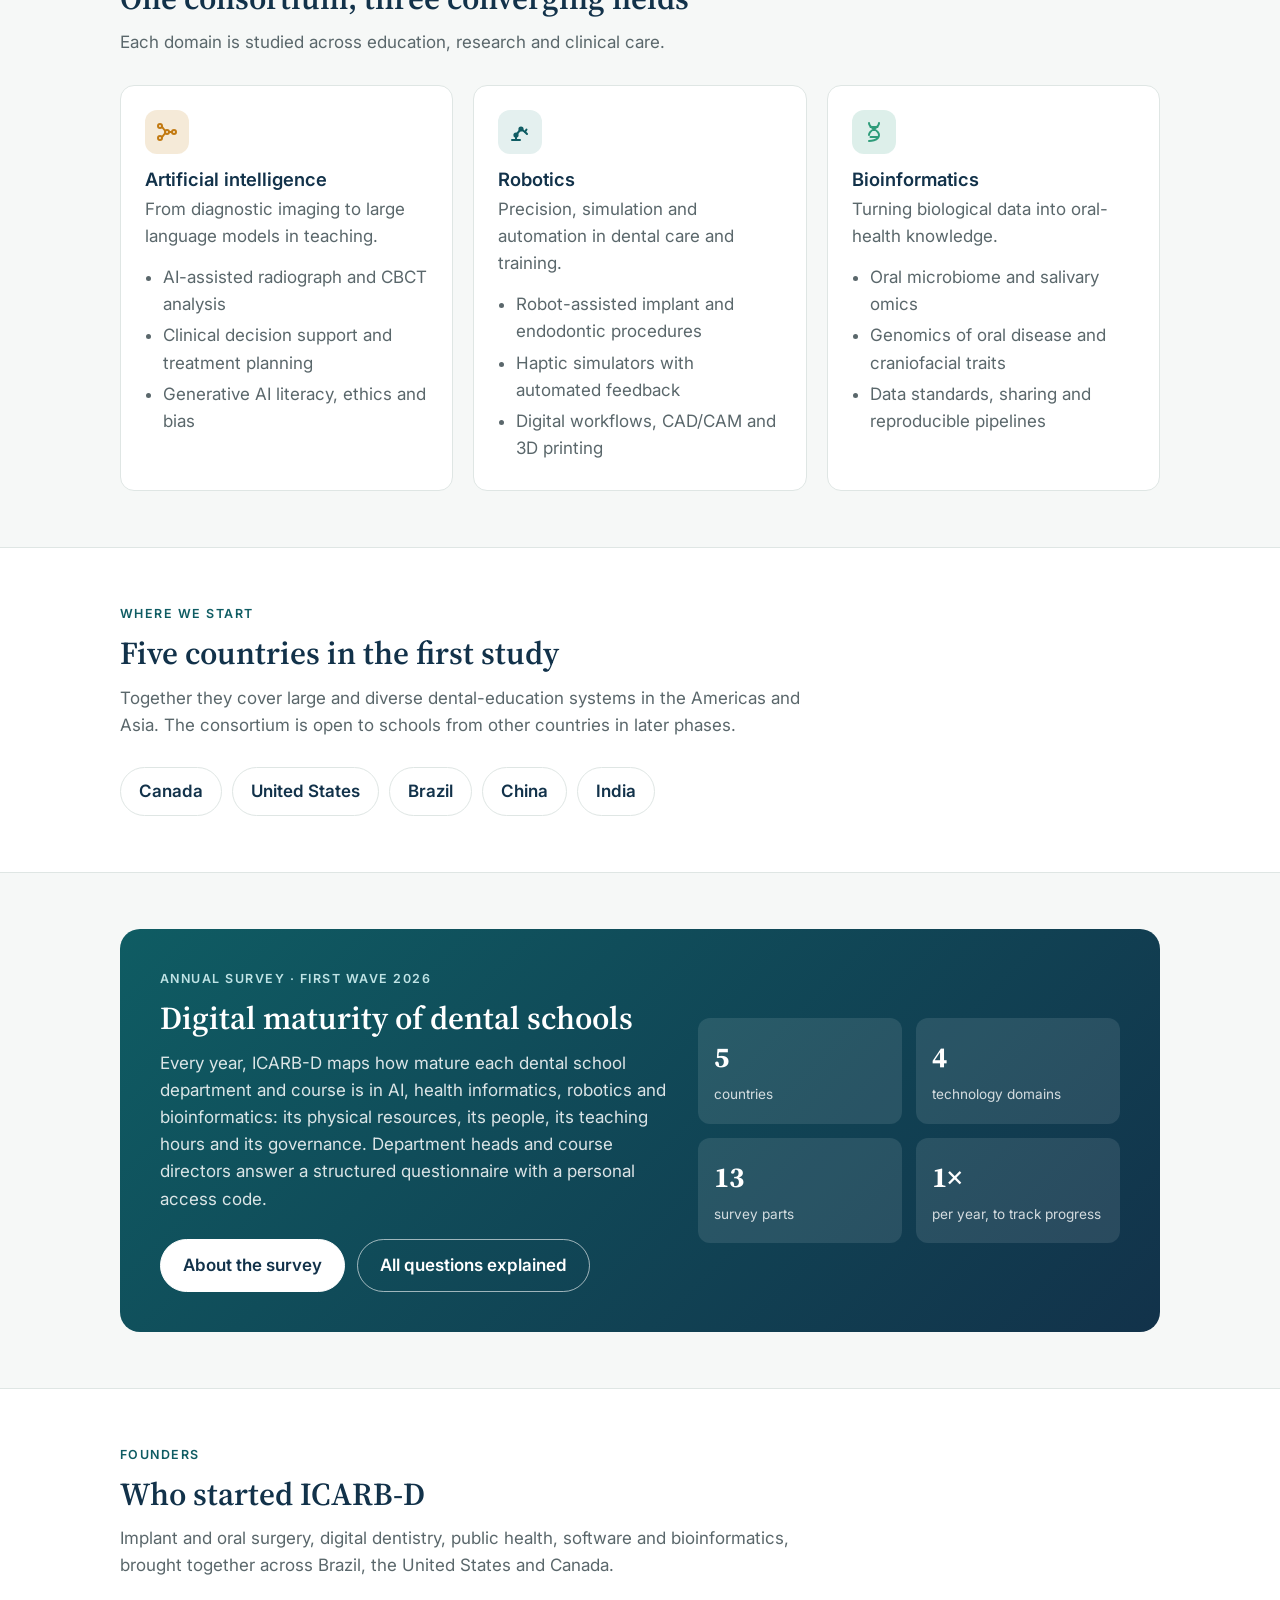
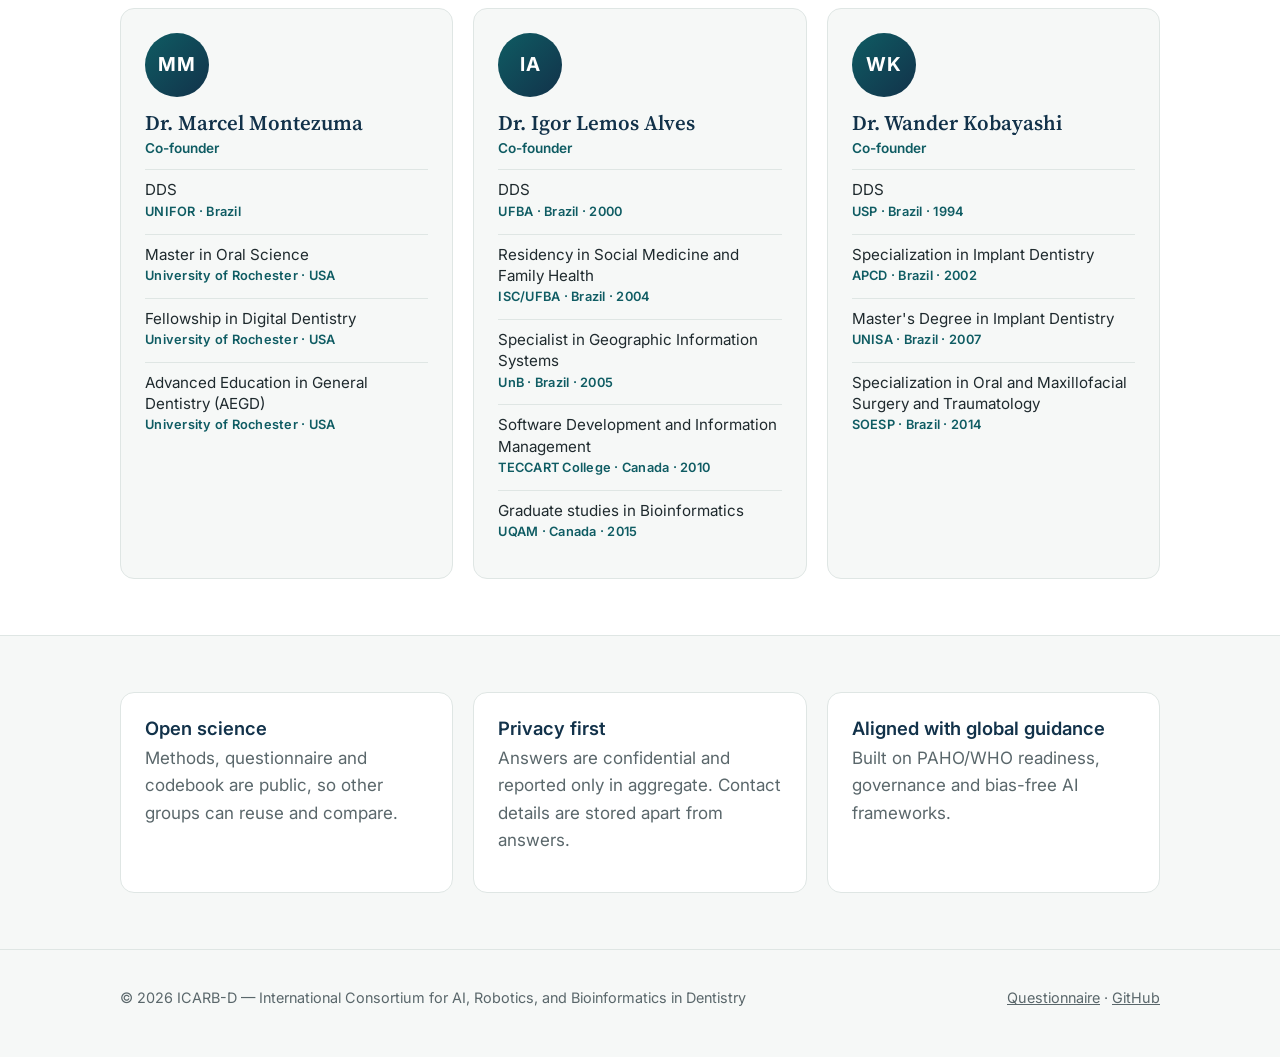
==== commit 3952c20f: "Reword main goal: international hub and free dental AI model" ====
--- a/index.html
+++ b/index.html
@@ -34,8 +34,8 @@
         <div>
           <div class="eyebrow">International consortium · founded 2026</div>
           <h1>Shaping the digital future of dentistry, together.</h1>
-          <p class="lead">ICARB-D is a central point of collaboration for universities and dentists working on artificial intelligence, robotics and bioinformatics in dentistry.</p>
-          <p class="goal"><strong>Our main goal:</strong> to build a free, open AI model for dentistry through a joint, collaborative effort of schools, researchers and clinicians around the world.</p>
+          <p class="lead">ICARB-D is an international hub that connects universities and dentists to strengthen and accelerate initiatives in artificial intelligence, robotics and bioinformatics in dentistry.</p>
+          <p class="goal"><strong>Our main goal:</strong> to build a free dental AI model, through a joint collaborative effort, that can be used across every field of dentistry.</p>
           <div class="cta">
             <a class="btn primary" href="form.html">Take part in the 2026 survey</a>
             <a class="btn" href="#about">Learn more</a>
@@ -53,7 +53,7 @@
         <div>
           <div class="eyebrow">About the consortium</div>
           <h2>Why a consortium?</h2>
-          <p>No single school has enough data, equipment or expertise to build trustworthy AI for dentistry alone. By joining forces, universities and dentists can pool de-identified data, share annotation and validation work, and develop a free AI model that serves patients and students everywhere, not only where resources are abundant.</p>
+          <p>No single school has enough data, equipment or expertise to build trustworthy AI for dentistry alone. By joining forces, universities and dentists can pool de-identified data, share annotation and validation work, and develop a free dental AI model that can be used across every field of dentistry, serving patients and students everywhere, not only where resources are abundant.</p>
           <p>Artificial intelligence, robotics and bioinformatics are entering dental practice faster than dental schools can adapt. AI already reads radiographs, robots assist in implant surgery, and multi-omics research is reshaping how we understand oral disease. Yet there is little shared evidence on how schools teach these fields, what infrastructure they have, and who is prepared to lead the change.</p>
           <p>ICARB-D was created to close that gap through international collaboration. Common instruments, open methods and comparable data let schools learn from each other and plan with evidence.</p>
         </div>
@@ -63,7 +63,7 @@
           <ol class="steps">
             <li><div><h3>Connect</h3><p class="muted">Be the meeting point for universities and dentists running AI, robotics and bioinformatics projects in dentistry.</p></div></li>
             <li><div><h3>Measure</h3><p class="muted">Map every year the maturity of dental schools in AI, health informatics, robotics and bioinformatics, department by department.</p></div></li>
-            <li><div><h3>Build</h3><p class="muted">Develop a free, open AI model for dentistry together, along with shared datasets, curricula and tools.</p></div></li>
+            <li><div><h3>Build</h3><p class="muted">Develop together a free dental AI model for use across every field of dentistry, along with shared datasets, curricula and tools.</p></div></li>
             <li><div><h3>Share</h3><p class="muted">Publish open methods, codebooks and peer-reviewed results, and give each participating school a confidential benchmark.</p></div></li>
           </ol>
         </div>
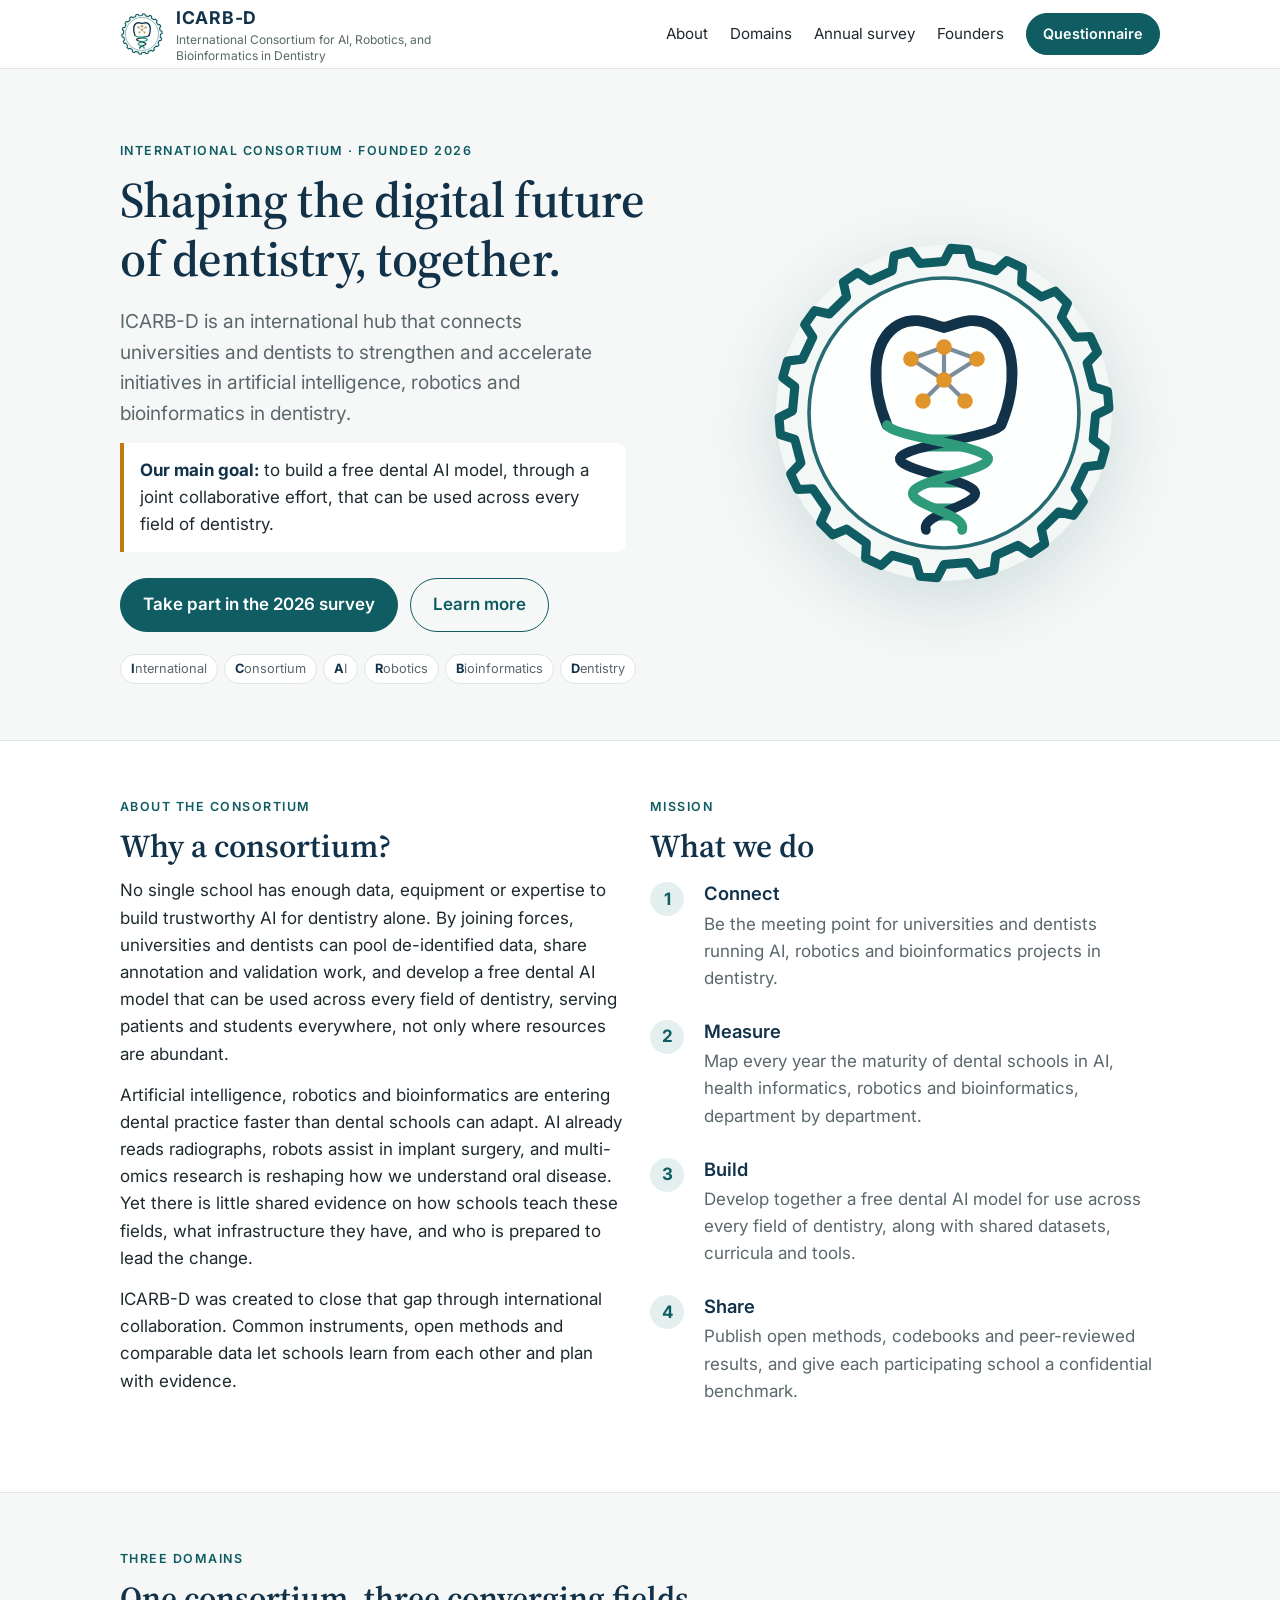
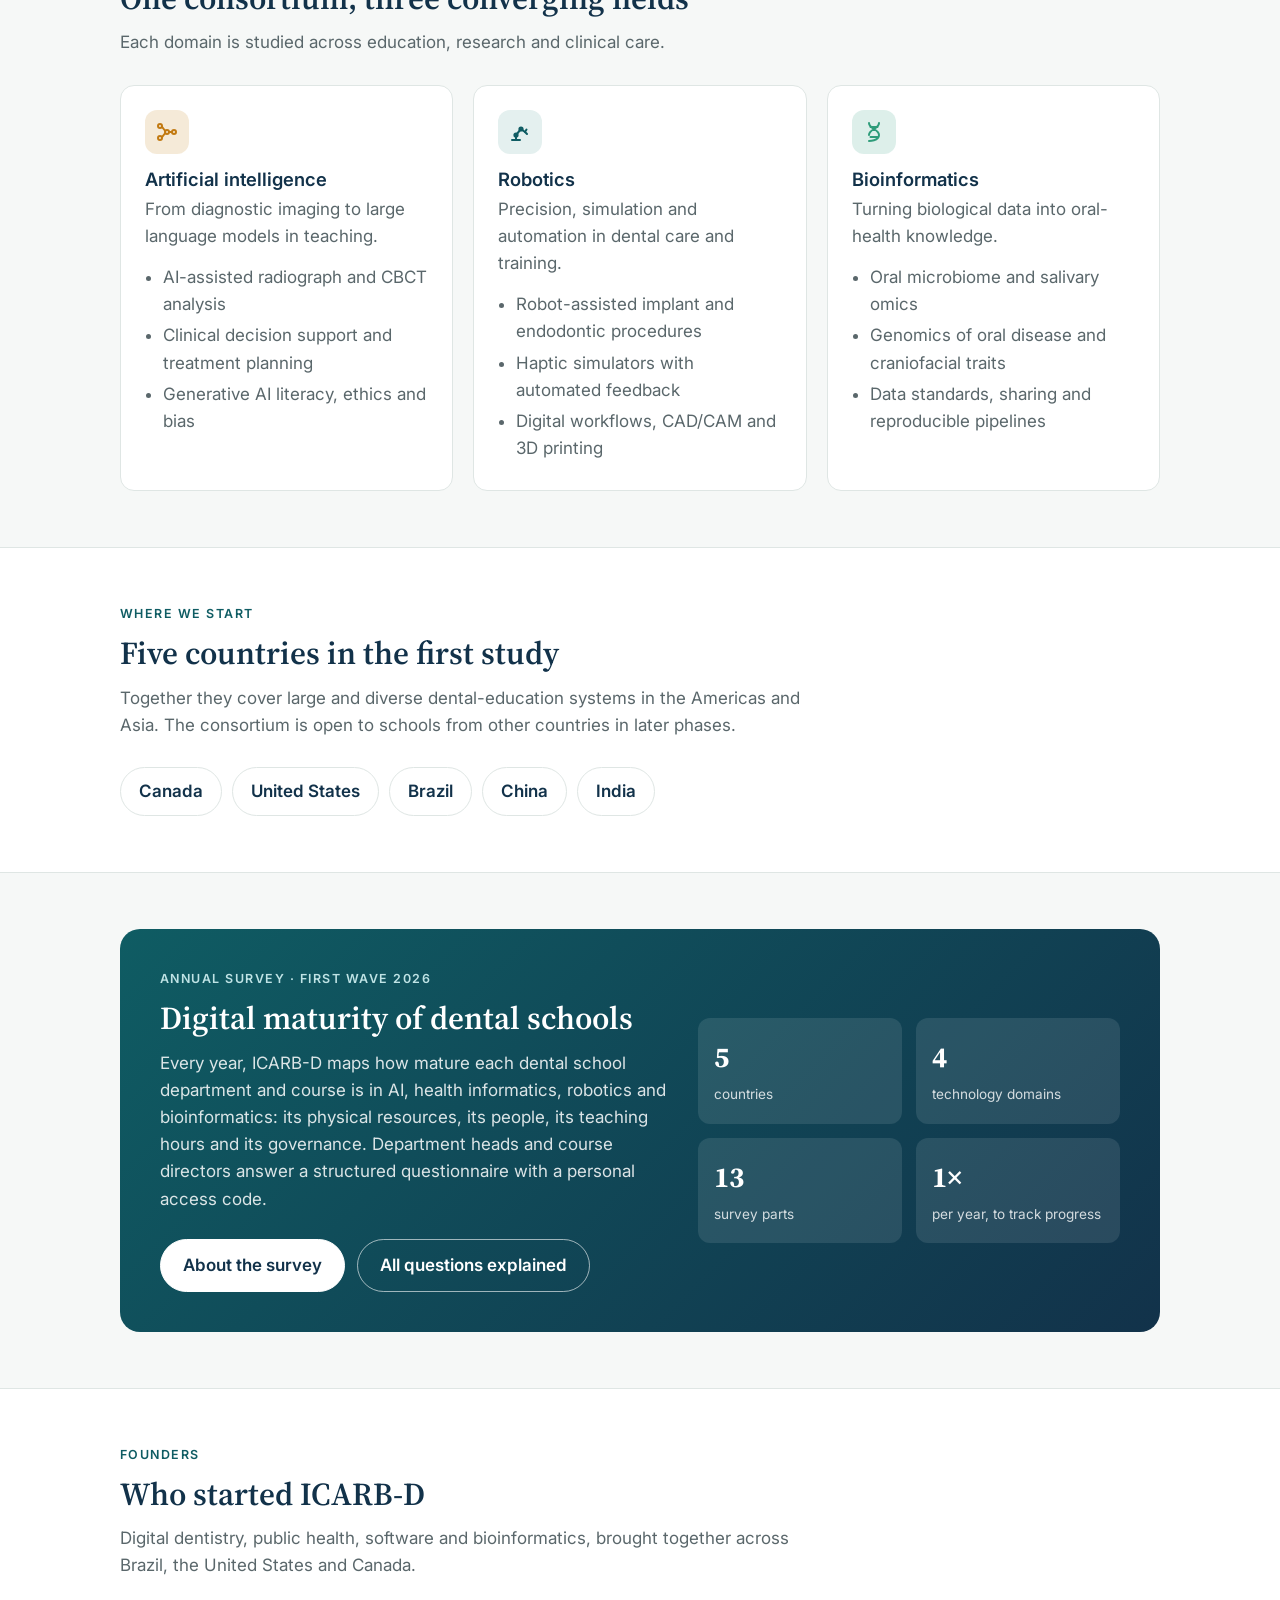
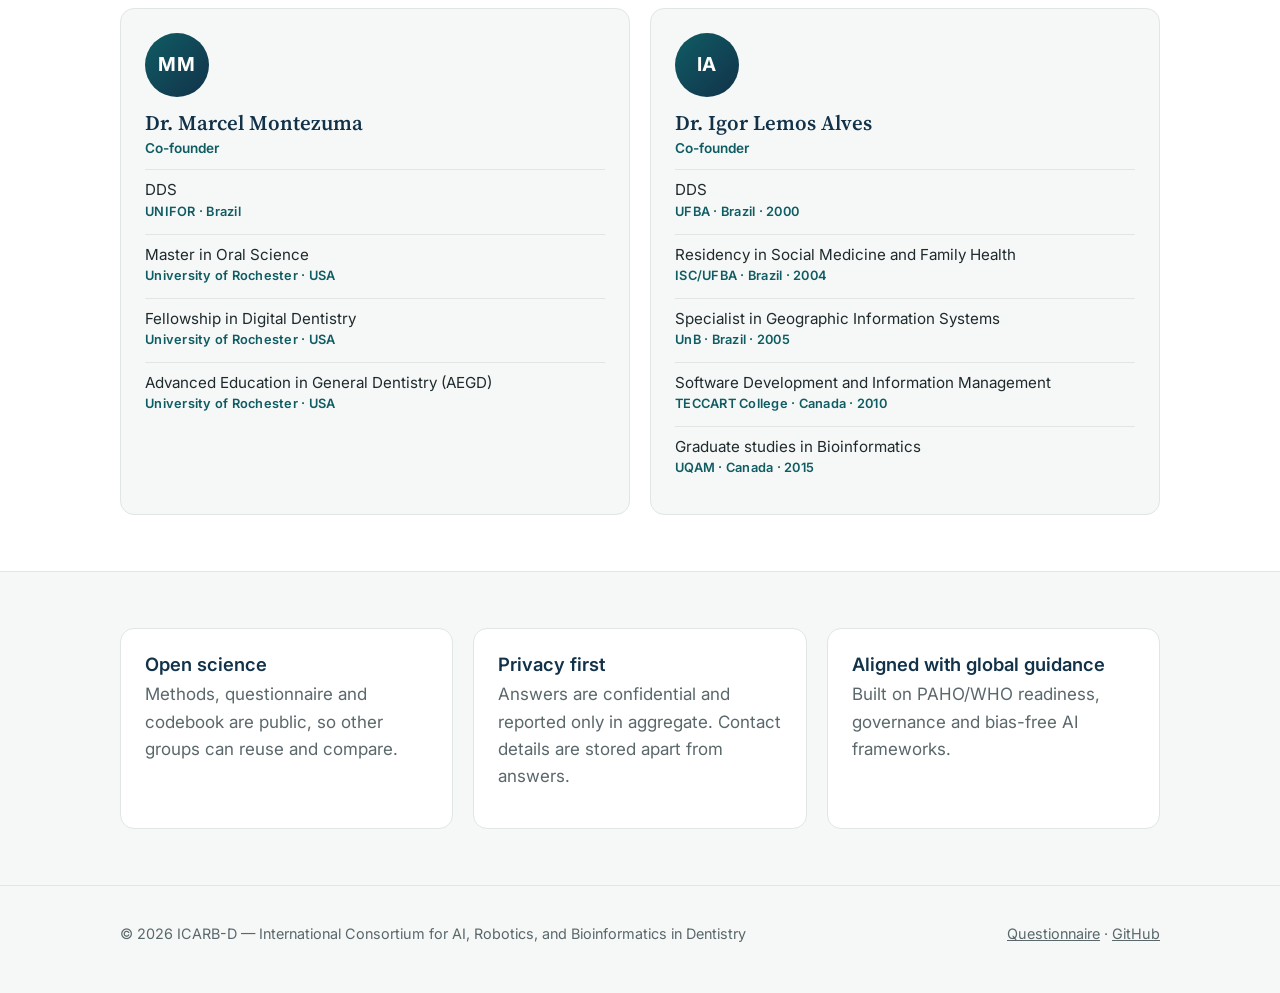
==== commit e801b398: "Remove Dr. Wander Kobayashi from founders" ====
--- a/index.html
+++ b/index.html
@@ -152,7 +152,7 @@
         <div class="section-head">
           <div class="eyebrow">Founders</div>
           <h2>Who started ICARB-D</h2>
-          <p class="muted">Implant and oral surgery, digital dentistry, public health, software and bioinformatics, brought together across Brazil, the United States and Canada.</p>
+          <p class="muted">Digital dentistry, public health, software and bioinformatics, brought together across Brazil, the United States and Canada.</p>
         </div>
         <div class="founders-grid">
           <article class="card founder">
@@ -182,19 +182,6 @@
               </ul>
             </div>
           </article>
-          <article class="card founder">
-            <div class="avatar" aria-hidden="true">WK</div>
-            <div>
-              <h3>Dr. Wander Kobayashi</h3>
-              <p class="role">Co-founder</p>
-              <ul class="credentials">
-                <li><span>DDS</span><span class="where">USP · Brazil · 1994</span></li>
-                <li><span>Specialization in Implant Dentistry</span><span class="where">APCD · Brazil · 2002</span></li>
-                <li><span>Master's Degree in Implant Dentistry</span><span class="where">UNISA · Brazil · 2007</span></li>
-                <li><span>Specialization in Oral and Maxillofacial Surgery and Traumatology</span><span class="where">SOESP · Brazil · 2014</span></li>
-              </ul>
-            </div>
-          </article>
         </div>
       </div>
     </section>
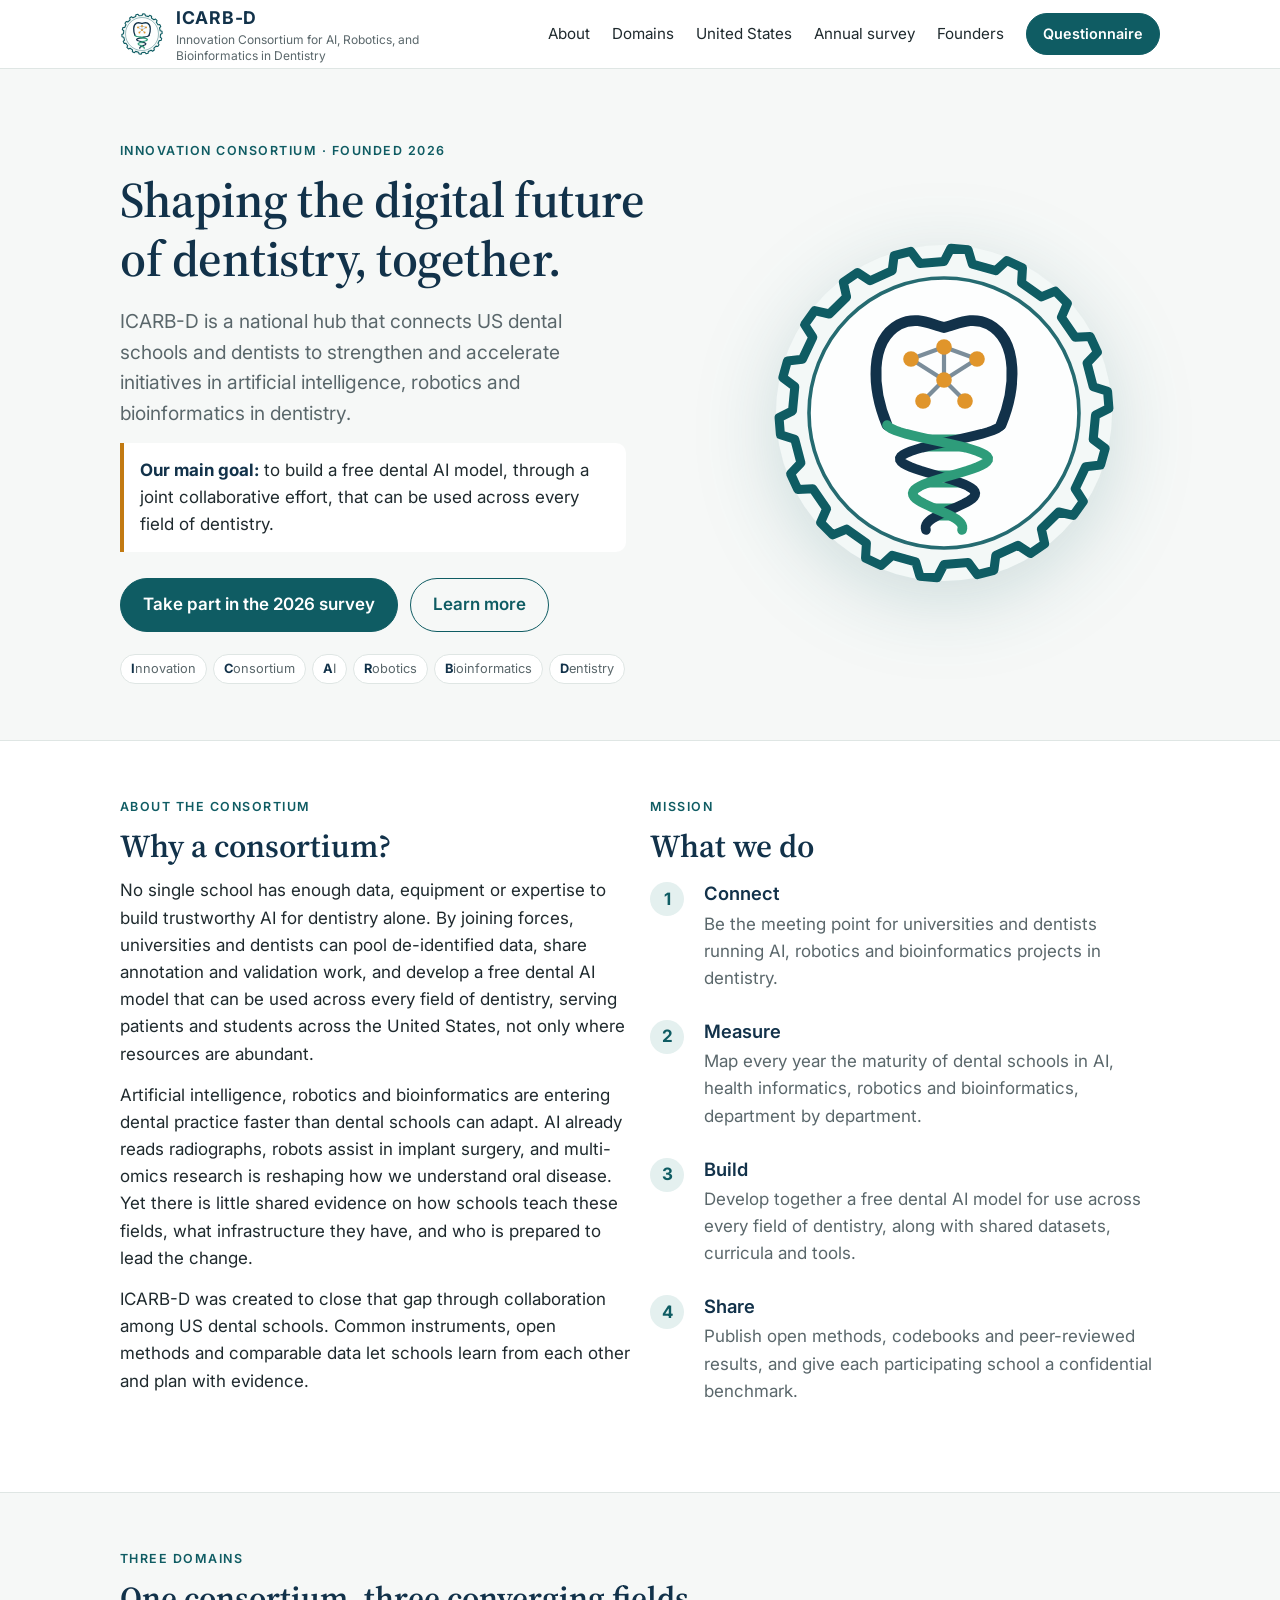
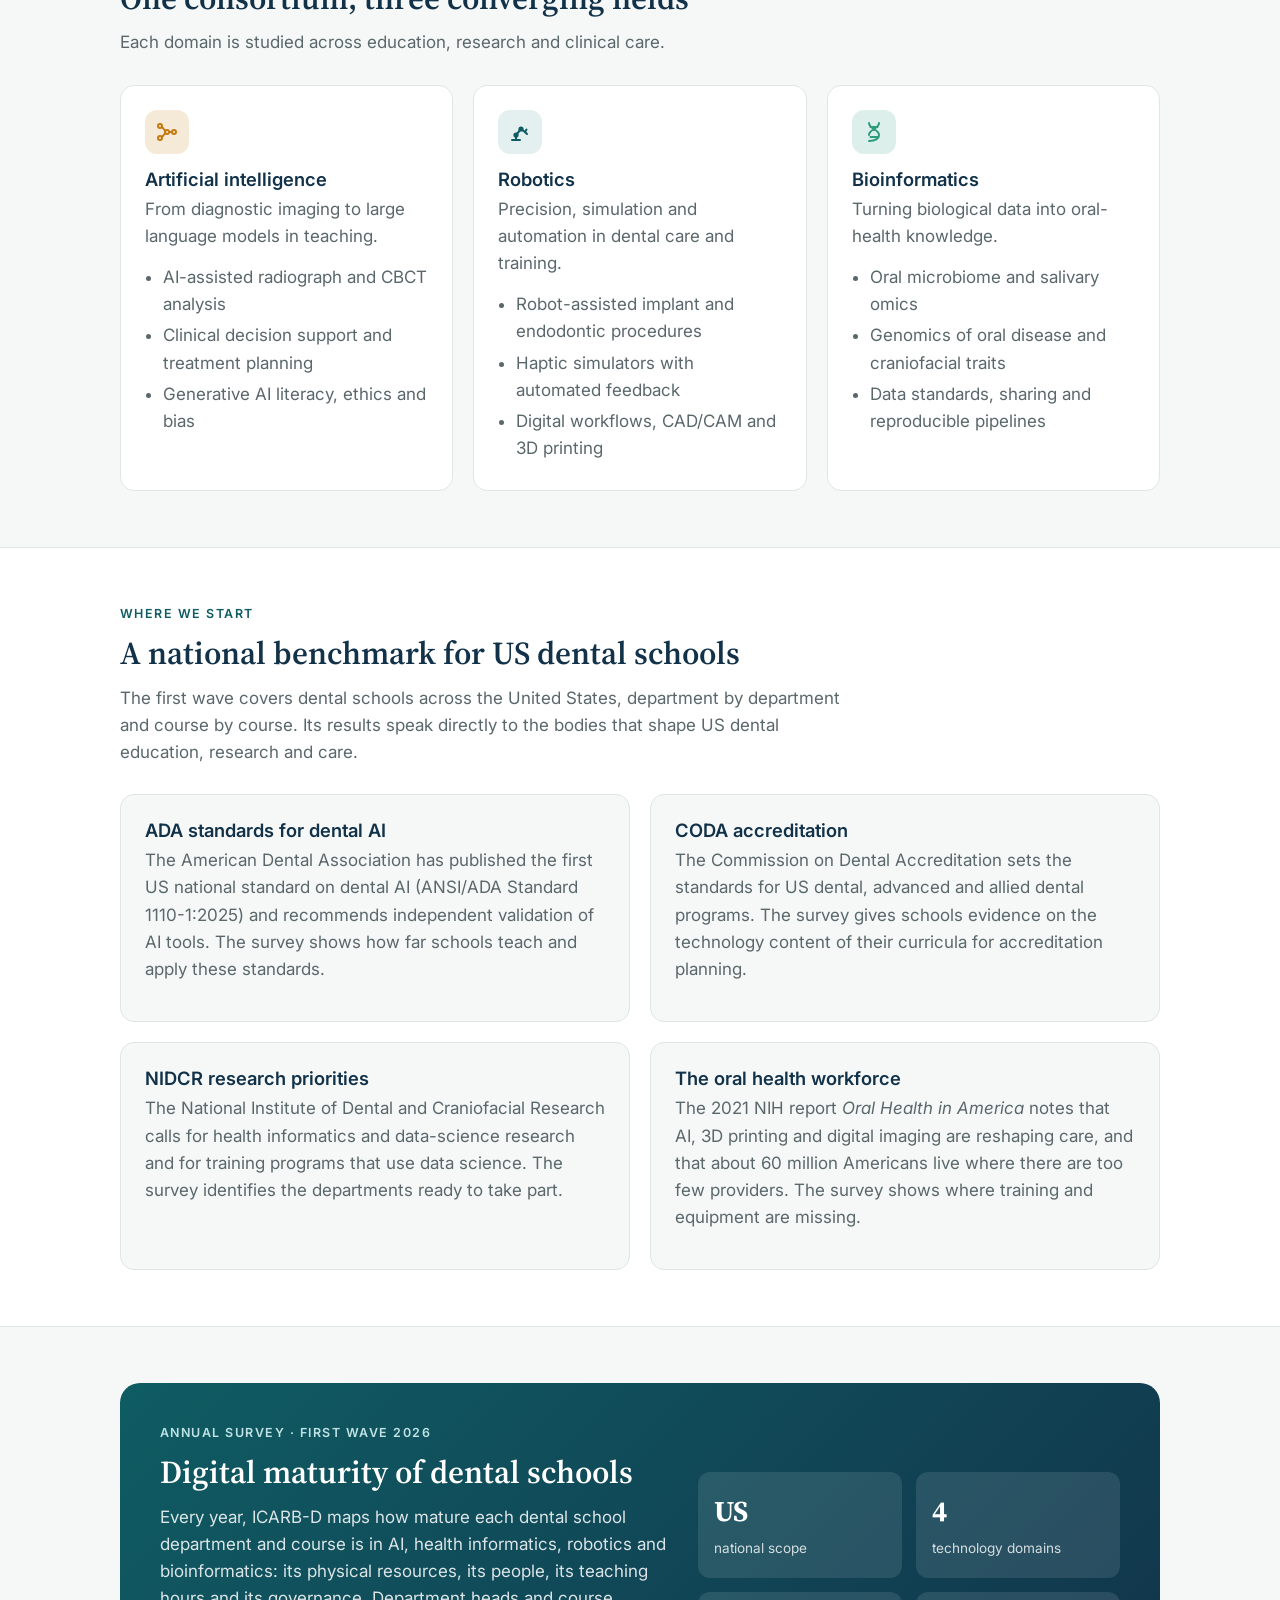
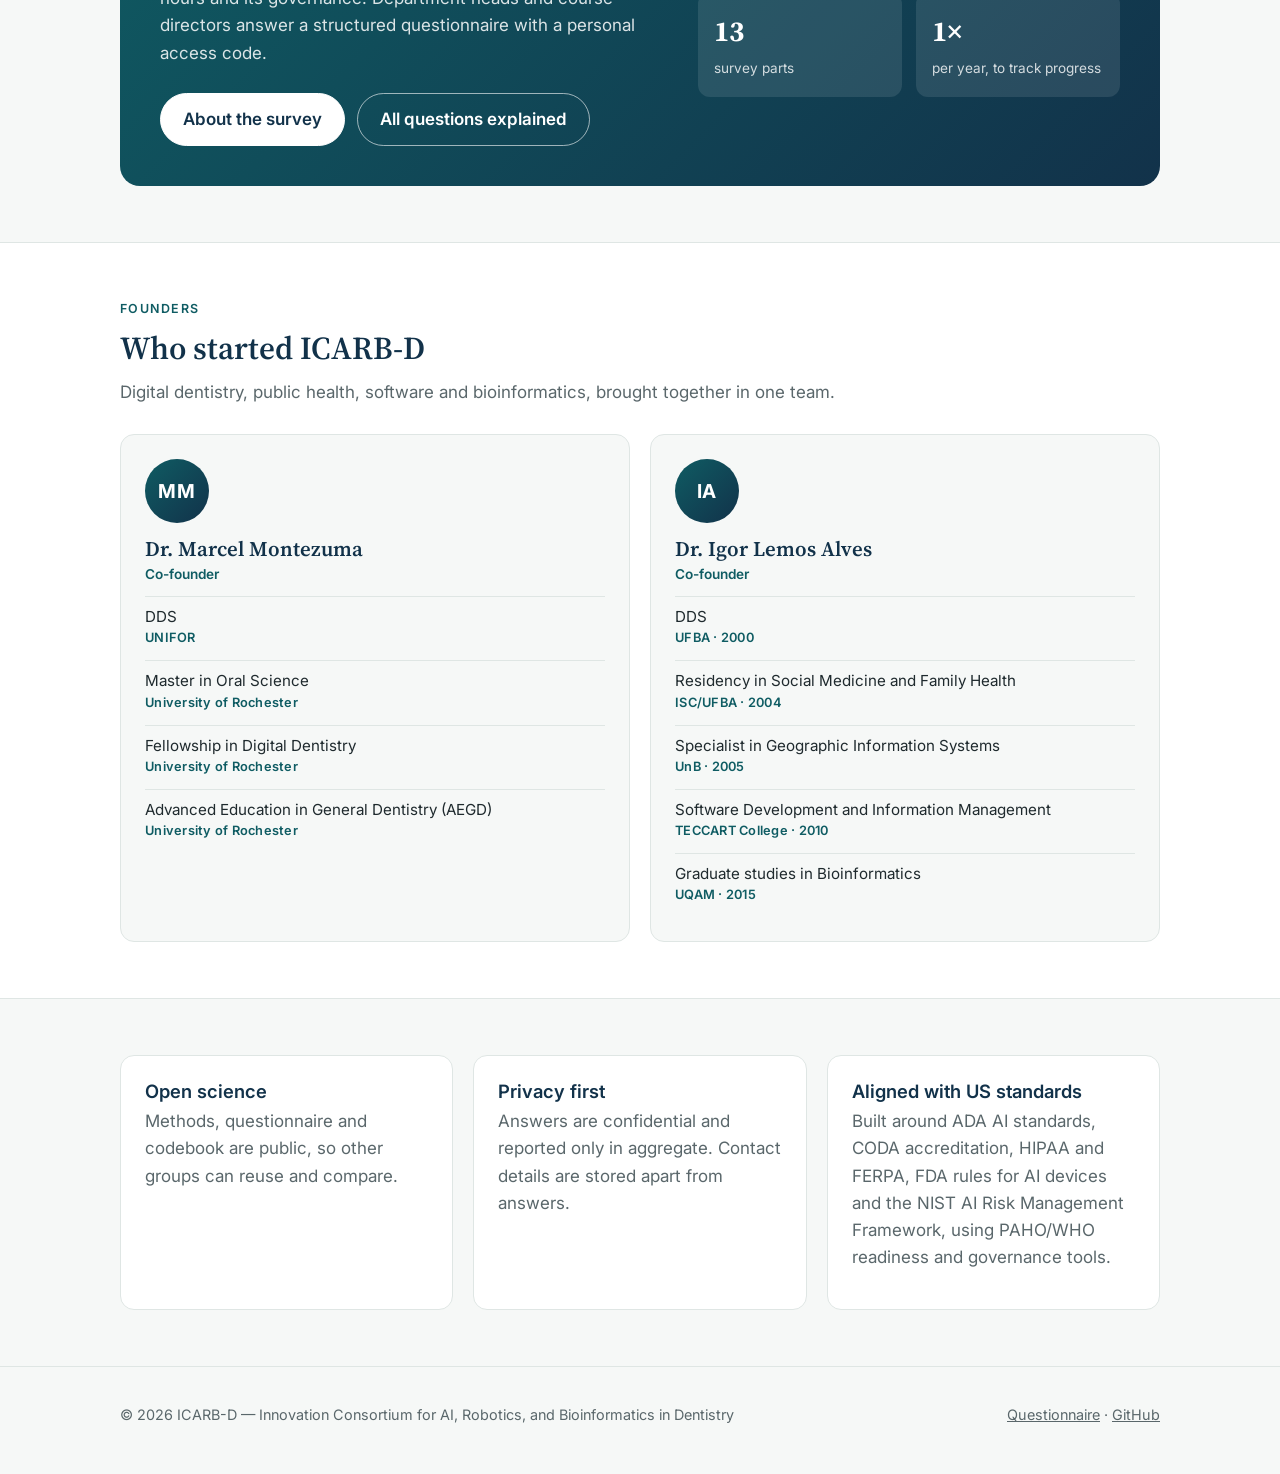
==== commit d689e8e8: "Present ICARB-D as a US national benchmark - Name: Innovation Consortium for AI, Robotics, and Bioin" ====
--- a/index.html
+++ b/index.html
@@ -3,7 +3,7 @@
 <head>
   <meta charset="utf-8" />
   <meta name="viewport" content="width=device-width, initial-scale=1" />
-  <title>ICARB-D — International Consortium for AI, Robotics, and Bioinformatics in Dentistry</title>
+  <title>ICARB-D — Innovation Consortium for AI, Robotics, and Bioinformatics in Dentistry</title>
   <meta name="description" content="ICARB-D connects dental schools to measure, build and share artificial intelligence, robotics and bioinformatics in oral-health education, research and care." />
   <link rel="icon" type="image/svg+xml" href="assets/logo.svg" />
   <link rel="preconnect" href="https://fonts.googleapis.com" />
@@ -16,11 +16,12 @@
     <nav class="wrap nav" aria-label="Main">
       <a class="brand" href="./">
         <img src="assets/logo.svg" alt="" />
-        <span><strong>ICARB-D</strong><small>International Consortium for AI, Robotics, and Bioinformatics in Dentistry</small></span>
+        <span><strong>ICARB-D</strong><small>Innovation Consortium for AI, Robotics, and Bioinformatics in Dentistry</small></span>
       </a>
       <div class="nav-links">
         <a href="#about">About</a>
         <a href="#domains">Domains</a>
+        <a href="#us">United States</a>
         <a href="#study">Annual survey</a>
         <a href="#founders">Founders</a>
         <a class="btn primary" href="form.html">Questionnaire</a>
@@ -32,16 +33,16 @@
     <section class="hero">
       <div class="wrap hero-grid">
         <div>
-          <div class="eyebrow">International consortium · founded 2026</div>
+          <div class="eyebrow">Innovation consortium · founded 2026</div>
           <h1>Shaping the digital future of dentistry, together.</h1>
-          <p class="lead">ICARB-D is an international hub that connects universities and dentists to strengthen and accelerate initiatives in artificial intelligence, robotics and bioinformatics in dentistry.</p>
+          <p class="lead">ICARB-D is a national hub that connects US dental schools and dentists to strengthen and accelerate initiatives in artificial intelligence, robotics and bioinformatics in dentistry.</p>
           <p class="goal"><strong>Our main goal:</strong> to build a free dental AI model, through a joint collaborative effort, that can be used across every field of dentistry.</p>
           <div class="cta">
             <a class="btn primary" href="form.html">Take part in the 2026 survey</a>
             <a class="btn" href="#about">Learn more</a>
           </div>
           <div class="acronym" aria-label="Acronym">
-            <span><b>I</b>nternational</span><span><b>C</b>onsortium</span><span><b>A</b>I</span><span><b>R</b>obotics</span><span><b>B</b>ioinformatics</span><span><b>D</b>entistry</span>
+            <span><b>I</b>nnovation</span><span><b>C</b>onsortium</span><span><b>A</b>I</span><span><b>R</b>obotics</span><span><b>B</b>ioinformatics</span><span><b>D</b>entistry</span>
           </div>
         </div>
         <img class="hero-logo" src="assets/logo.svg" alt="ICARB-D logo: a tooth with neural-network nodes in the crown and DNA-helix roots, inside a robotic gear" />
@@ -53,9 +54,9 @@
         <div>
           <div class="eyebrow">About the consortium</div>
           <h2>Why a consortium?</h2>
-          <p>No single school has enough data, equipment or expertise to build trustworthy AI for dentistry alone. By joining forces, universities and dentists can pool de-identified data, share annotation and validation work, and develop a free dental AI model that can be used across every field of dentistry, serving patients and students everywhere, not only where resources are abundant.</p>
+          <p>No single school has enough data, equipment or expertise to build trustworthy AI for dentistry alone. By joining forces, universities and dentists can pool de-identified data, share annotation and validation work, and develop a free dental AI model that can be used across every field of dentistry, serving patients and students across the United States, not only where resources are abundant.</p>
           <p>Artificial intelligence, robotics and bioinformatics are entering dental practice faster than dental schools can adapt. AI already reads radiographs, robots assist in implant surgery, and multi-omics research is reshaping how we understand oral disease. Yet there is little shared evidence on how schools teach these fields, what infrastructure they have, and who is prepared to lead the change.</p>
-          <p>ICARB-D was created to close that gap through international collaboration. Common instruments, open methods and comparable data let schools learn from each other and plan with evidence.</p>
+          <p>ICARB-D was created to close that gap through collaboration among US dental schools. Common instruments, open methods and comparable data let schools learn from each other and plan with evidence.</p>
         </div>
         <div>
           <div class="eyebrow">Mission</div>
@@ -112,15 +113,18 @@
       </div>
     </section>
 
-    <section class="alt">
+    <section class="alt" id="us">
       <div class="wrap">
         <div class="section-head">
           <div class="eyebrow">Where we start</div>
-          <h2>Five countries in the first study</h2>
-          <p class="muted">Together they cover large and diverse dental-education systems in the Americas and Asia. The consortium is open to schools from other countries in later phases.</p>
-        </div>
-        <div class="countries">
-          <span class="country">Canada</span><span class="country">United States</span><span class="country">Brazil</span><span class="country">China</span><span class="country">India</span>
+          <h2>A national benchmark for US dental schools</h2>
+          <p class="muted">The first wave covers dental schools across the United States, department by department and course by course. Its results speak directly to the bodies that shape US dental education, research and care.</p>
+        </div>
+        <div class="grid-2">
+          <article class="card"><h3>ADA standards for dental AI</h3><p class="muted">The American Dental Association has published the first US national standard on dental AI (ANSI/ADA Standard 1110-1:2025) and recommends independent validation of AI tools. The survey shows how far schools teach and apply these standards.</p></article>
+          <article class="card"><h3>CODA accreditation</h3><p class="muted">The Commission on Dental Accreditation sets the standards for US dental, advanced and allied dental programs. The survey gives schools evidence on the technology content of their curricula for accreditation planning.</p></article>
+          <article class="card"><h3>NIDCR research priorities</h3><p class="muted">The National Institute of Dental and Craniofacial Research calls for health informatics and data-science research and for training programs that use data science. The survey identifies the departments ready to take part.</p></article>
+          <article class="card"><h3>The oral health workforce</h3><p class="muted">The 2021 NIH report <em>Oral Health in America</em> notes that AI, 3D printing and digital imaging are reshaping care, and that about 60 million Americans live where there are too few providers. The survey shows where training and equipment are missing.</p></article>
         </div>
       </div>
     </section>
@@ -138,7 +142,7 @@
             </div>
           </div>
           <div class="stats">
-            <div class="stat"><b>5</b><span>countries</span></div>
+            <div class="stat"><b>US</b><span>national scope</span></div>
             <div class="stat"><b>4</b><span>technology domains</span></div>
             <div class="stat"><b>13</b><span>survey parts</span></div>
             <div class="stat"><b>1×</b><span>per year, to track progress</span></div>
@@ -152,7 +156,7 @@
         <div class="section-head">
           <div class="eyebrow">Founders</div>
           <h2>Who started ICARB-D</h2>
-          <p class="muted">Digital dentistry, public health, software and bioinformatics, brought together across Brazil, the United States and Canada.</p>
+          <p class="muted">Digital dentistry, public health, software and bioinformatics, brought together in one team.</p>
         </div>
         <div class="founders-grid">
           <article class="card founder">
@@ -161,10 +165,10 @@
               <h3>Dr. Marcel Montezuma</h3>
               <p class="role">Co-founder</p>
               <ul class="credentials">
-                <li><span>DDS</span><span class="where">UNIFOR · Brazil</span></li>
-                <li><span>Master in Oral Science</span><span class="where">University of Rochester · USA</span></li>
-                <li><span>Fellowship in Digital Dentistry</span><span class="where">University of Rochester · USA</span></li>
-                <li><span>Advanced Education in General Dentistry (AEGD)</span><span class="where">University of Rochester · USA</span></li>
+                <li><span>DDS</span><span class="where">UNIFOR</span></li>
+                <li><span>Master in Oral Science</span><span class="where">University of Rochester</span></li>
+                <li><span>Fellowship in Digital Dentistry</span><span class="where">University of Rochester</span></li>
+                <li><span>Advanced Education in General Dentistry (AEGD)</span><span class="where">University of Rochester</span></li>
               </ul>
             </div>
           </article>
@@ -174,11 +178,11 @@
               <h3>Dr. Igor Lemos Alves</h3>
               <p class="role">Co-founder</p>
               <ul class="credentials">
-                <li><span>DDS</span><span class="where">UFBA · Brazil · 2000</span></li>
-                <li><span>Residency in Social Medicine and Family Health</span><span class="where">ISC/UFBA · Brazil · 2004</span></li>
-                <li><span>Specialist in Geographic Information Systems</span><span class="where">UnB · Brazil · 2005</span></li>
-                <li><span>Software Development and Information Management</span><span class="where">TECCART College · Canada · 2010</span></li>
-                <li><span>Graduate studies in Bioinformatics</span><span class="where">UQAM · Canada · 2015</span></li>
+                <li><span>DDS</span><span class="where">UFBA · 2000</span></li>
+                <li><span>Residency in Social Medicine and Family Health</span><span class="where">ISC/UFBA · 2004</span></li>
+                <li><span>Specialist in Geographic Information Systems</span><span class="where">UnB · 2005</span></li>
+                <li><span>Software Development and Information Management</span><span class="where">TECCART College · 2010</span></li>
+                <li><span>Graduate studies in Bioinformatics</span><span class="where">UQAM · 2015</span></li>
               </ul>
             </div>
           </article>
@@ -190,14 +194,14 @@
       <div class="wrap grid-3">
         <div class="card"><h3>Open science</h3><p class="muted">Methods, questionnaire and codebook are public, so other groups can reuse and compare.</p></div>
         <div class="card"><h3>Privacy first</h3><p class="muted">Answers are confidential and reported only in aggregate. Contact details are stored apart from answers.</p></div>
-        <div class="card"><h3>Aligned with global guidance</h3><p class="muted">Built on PAHO/WHO readiness, governance and bias-free AI frameworks.</p></div>
+        <div class="card"><h3>Aligned with US standards</h3><p class="muted">Built around ADA AI standards, CODA accreditation, HIPAA and FERPA, FDA rules for AI devices and the NIST AI Risk Management Framework, using PAHO/WHO readiness and governance tools.</p></div>
       </div>
     </section>
   </main>
 
   <footer>
     <div class="wrap footer-grid">
-      <div>© 2026 ICARB-D — International Consortium for AI, Robotics, and Bioinformatics in Dentistry</div>
+      <div>© 2026 ICARB-D — Innovation Consortium for AI, Robotics, and Bioinformatics in Dentistry</div>
       <div><a href="form.html">Questionnaire</a> · <a href="https://github.com/igoralves1/ICARB-D">GitHub</a></div>
     </div>
   </footer>
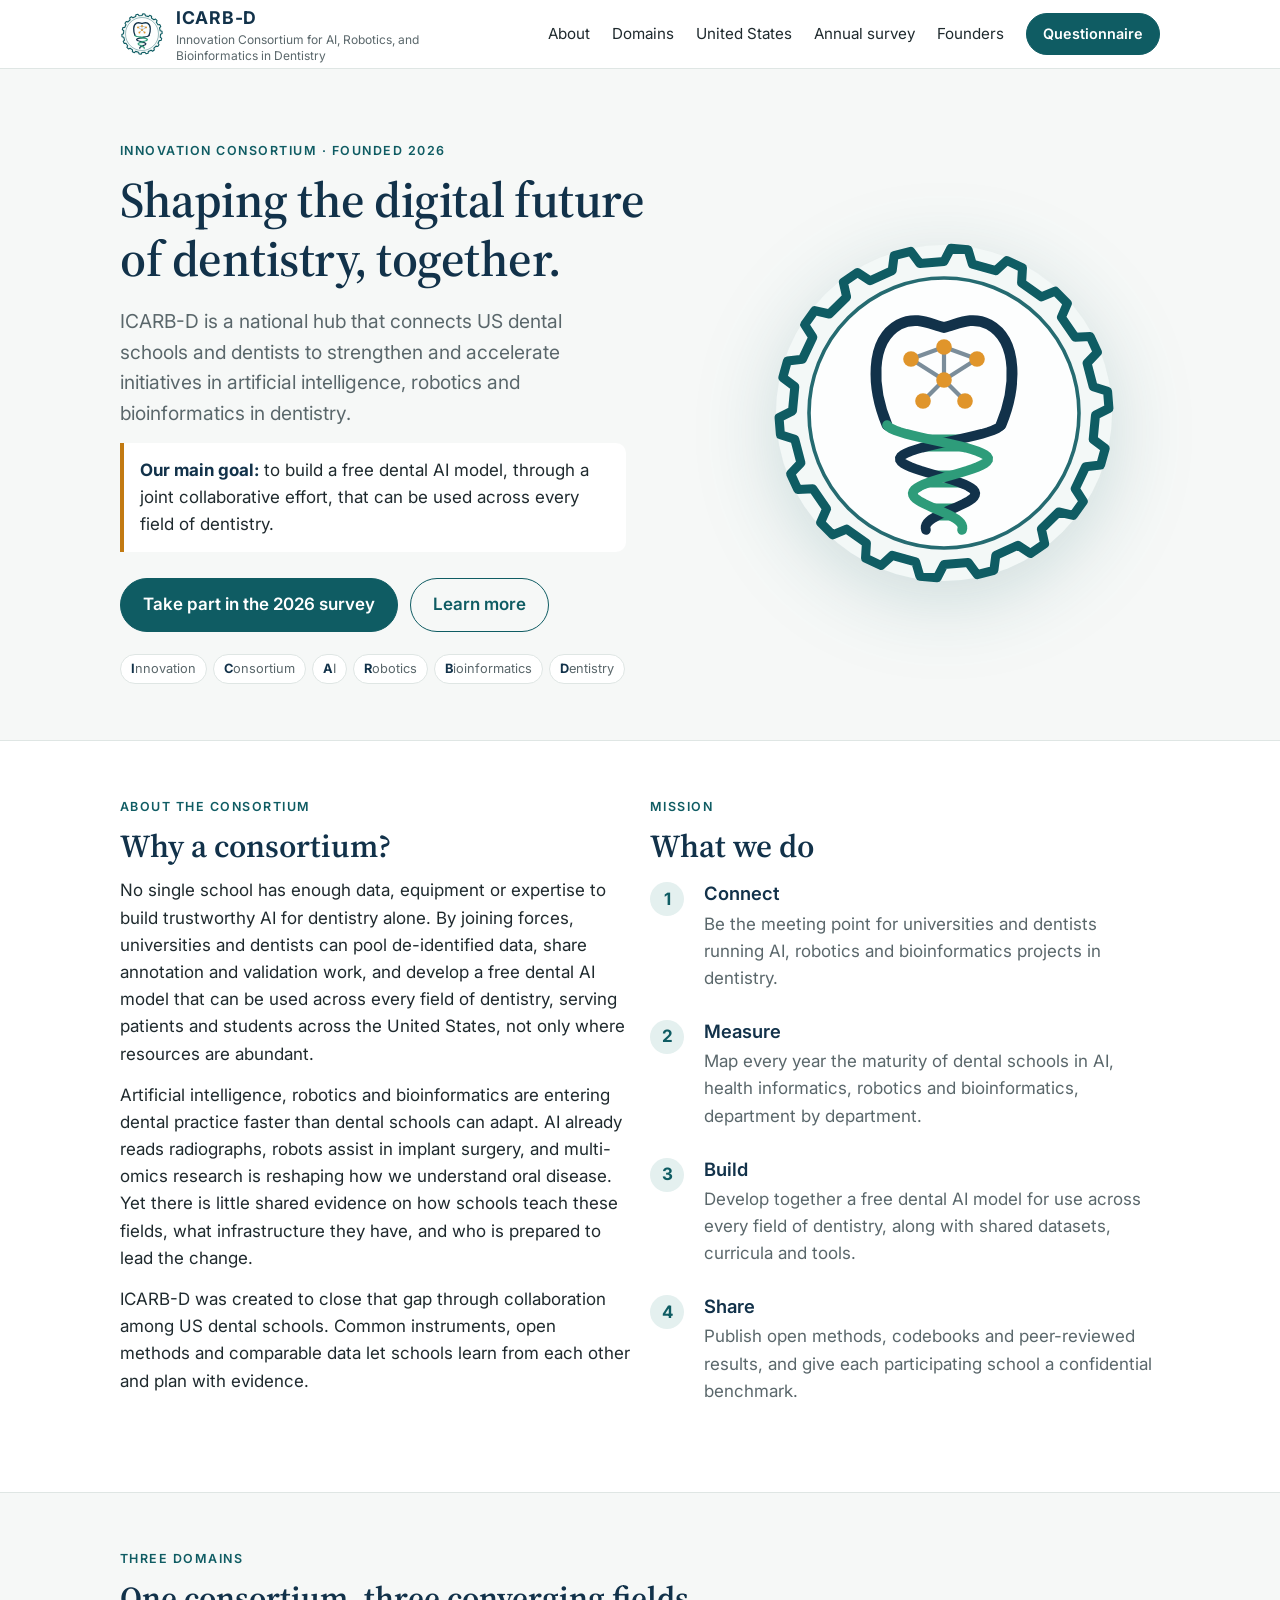
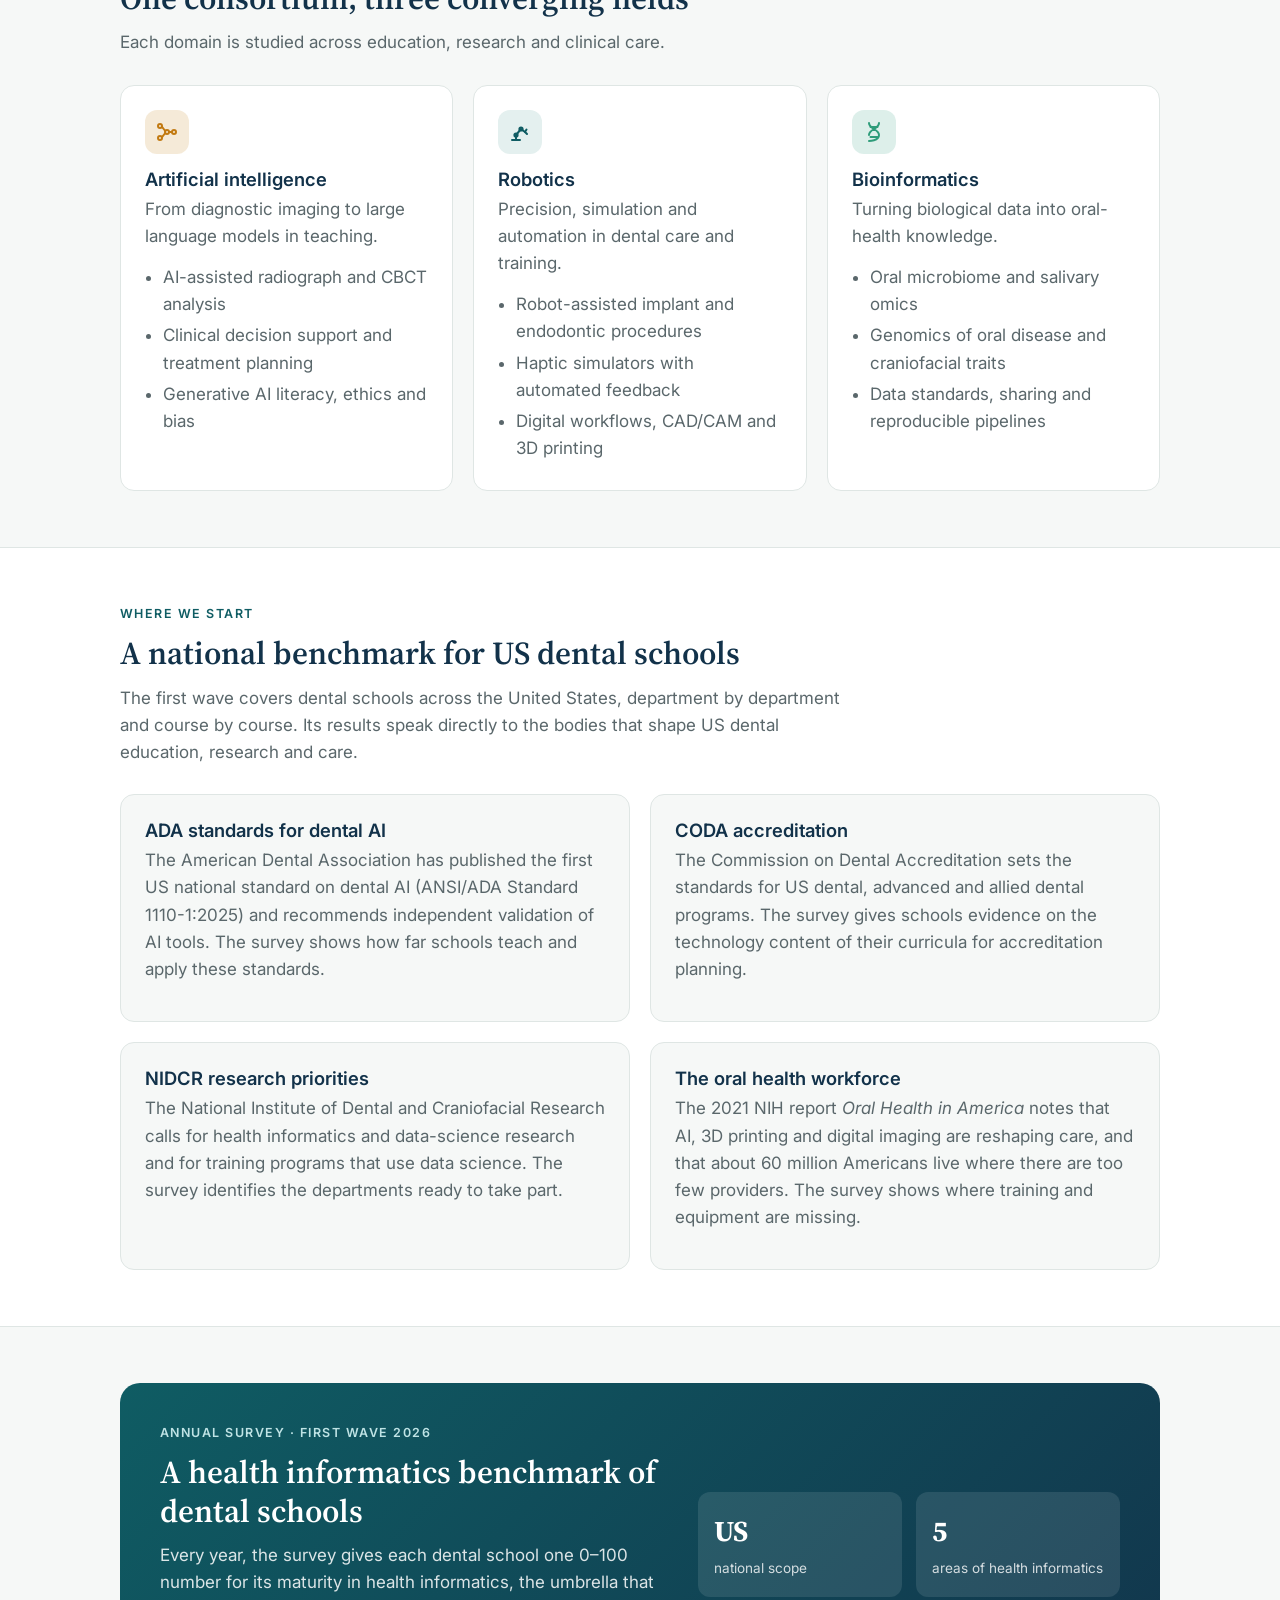
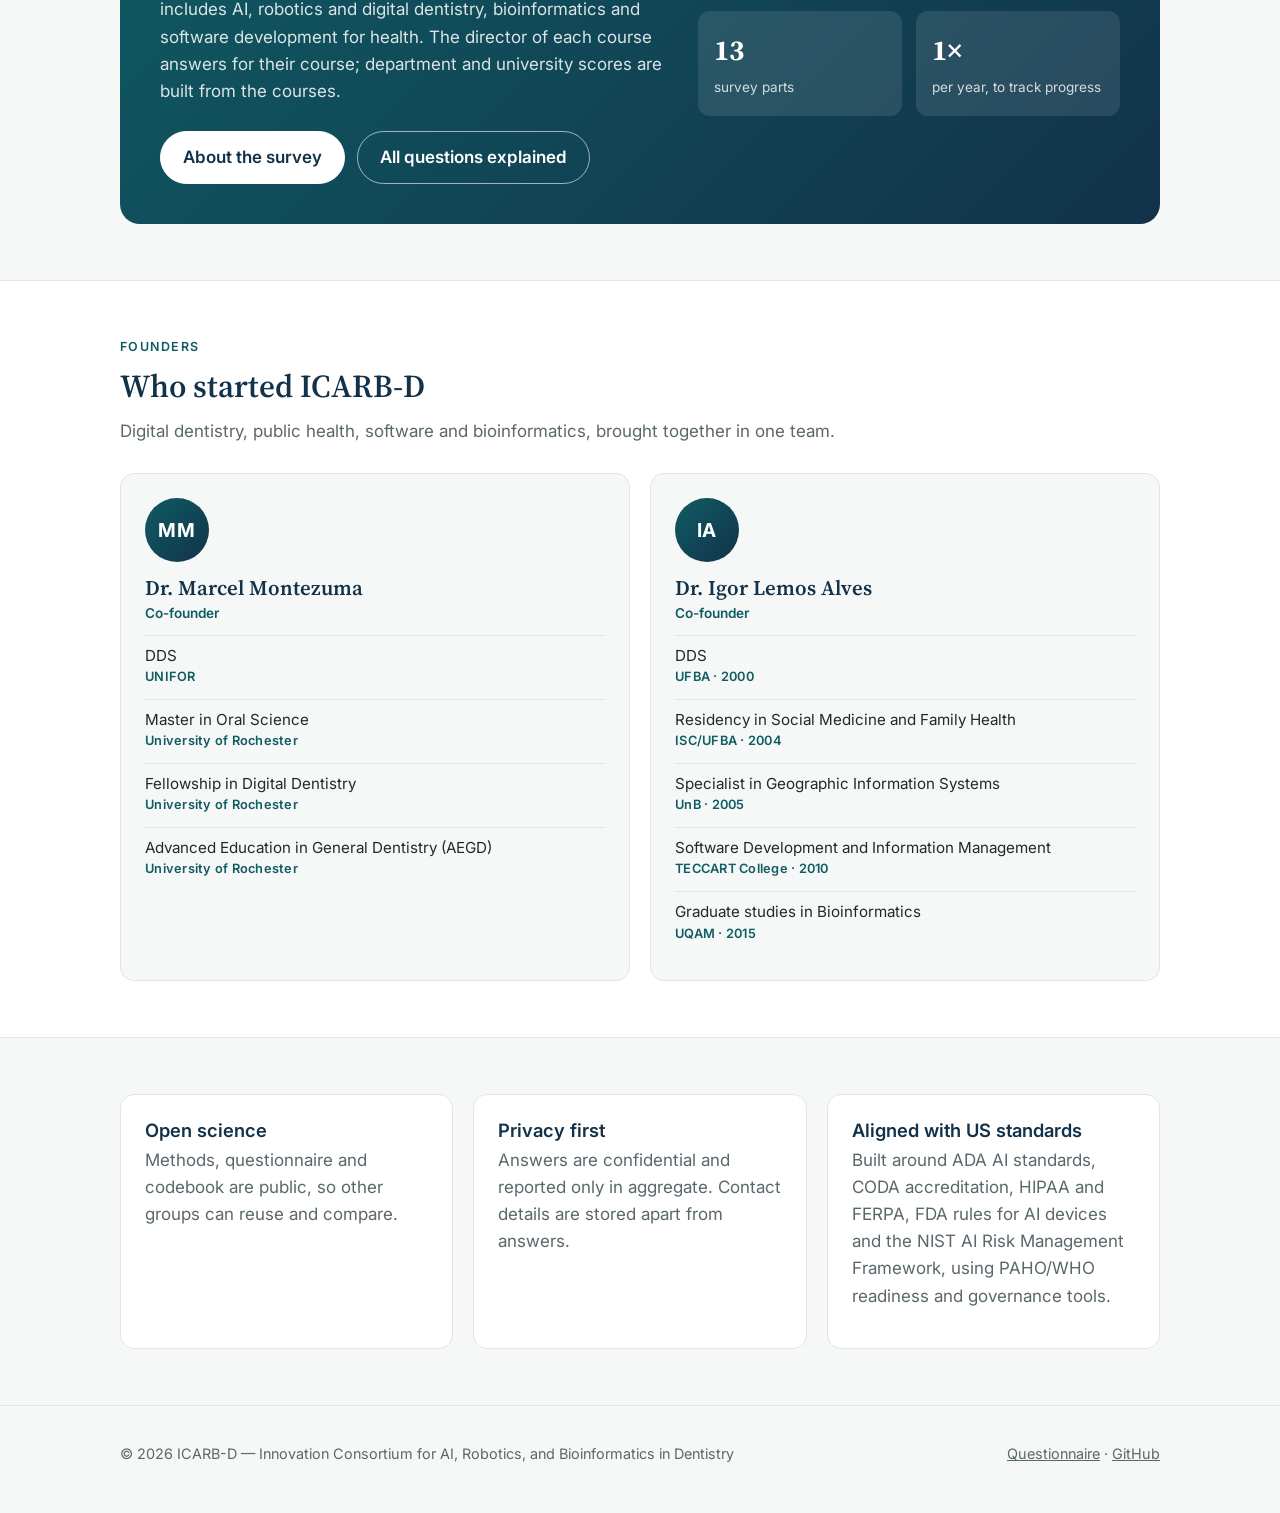
==== commit e9c82314: "Describe the survey as a health informatics benchmark answered by course directors" ====
--- a/index.html
+++ b/index.html
@@ -134,8 +134,8 @@
         <div class="feature">
           <div>
             <div class="eyebrow" style="color:#bfe3e5">Annual survey · first wave 2026</div>
-            <h2>Digital maturity of dental schools</h2>
-            <p>Every year, ICARB-D maps how mature each dental school department and course is in AI, health informatics, robotics and bioinformatics: its physical resources, its people, its teaching hours and its governance. Department heads and course directors answer a structured questionnaire with a personal access code.</p>
+            <h2>A health informatics benchmark of dental schools</h2>
+            <p>Every year, the survey gives each dental school one 0–100 number for its maturity in health informatics, the umbrella that includes AI, robotics and digital dentistry, bioinformatics and software development for health. The director of each course answers for their course; department and university scores are built from the courses.</p>
             <div class="cta">
               <a class="btn primary" href="form.html">About the survey</a>
               <a class="btn" href="https://igoralves1.github.io/AI-assessment-DS-2026/#/questions">All questions explained</a>
@@ -143,7 +143,7 @@
           </div>
           <div class="stats">
             <div class="stat"><b>US</b><span>national scope</span></div>
-            <div class="stat"><b>4</b><span>technology domains</span></div>
+            <div class="stat"><b>5</b><span>areas of health informatics</span></div>
             <div class="stat"><b>13</b><span>survey parts</span></div>
             <div class="stat"><b>1×</b><span>per year, to track progress</span></div>
           </div>
